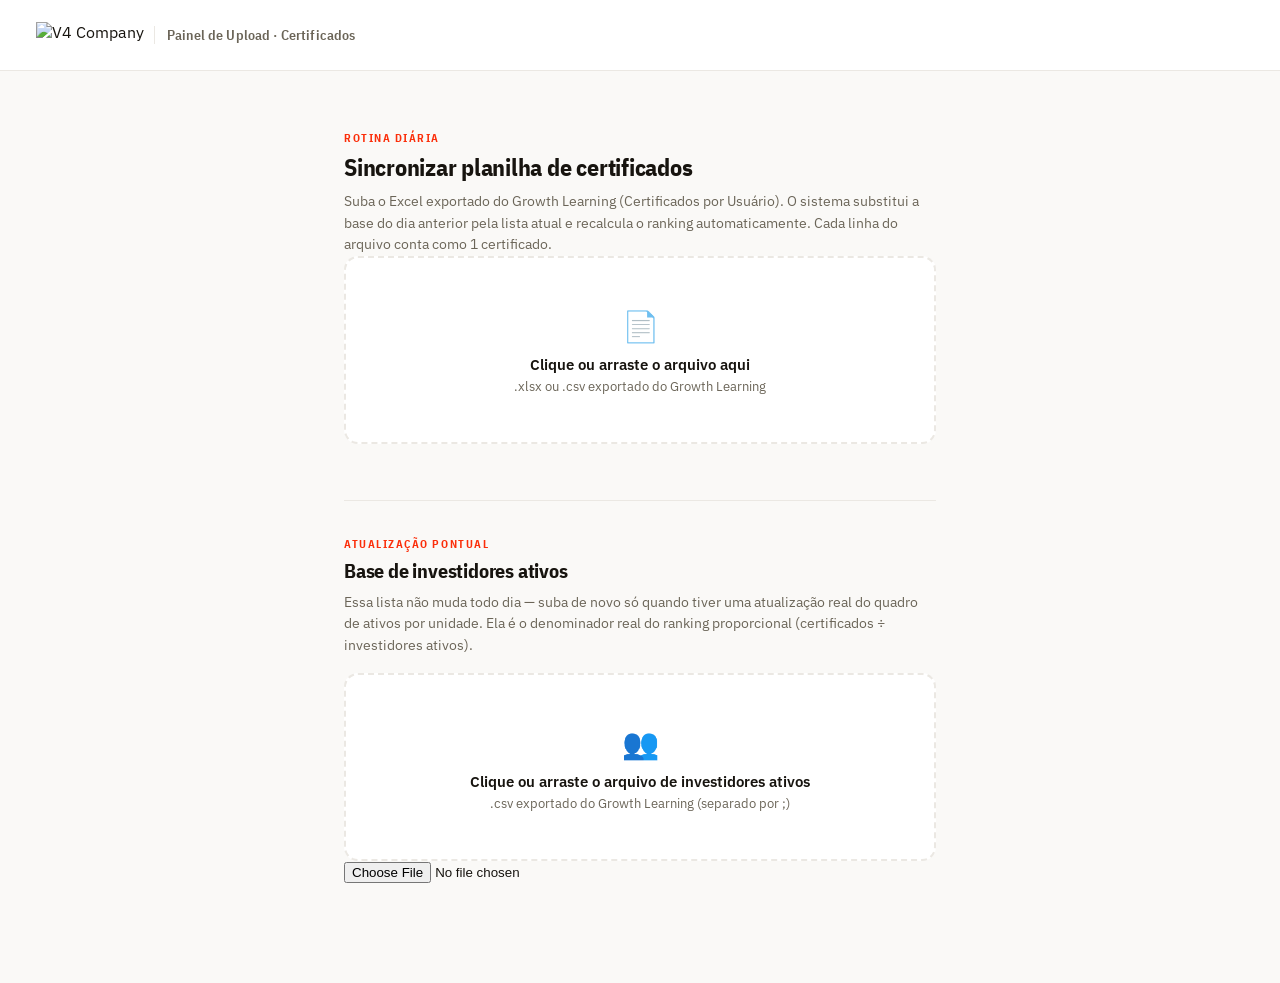
==== admin.html @ 68b1b304 "Update admin.html" ====
<!DOCTYPE html>
<html lang="pt-BR">
<head>
<meta charset="UTF-8" />
<meta name="viewport" content="width=device-width, initial-scale=1.0" />
<title>V4 · Painel de Upload — Certificados</title>
<meta name="robots" content="noindex, nofollow" />
<meta http-equiv="Cache-Control" content="no-cache, no-store, must-revalidate" />
<meta http-equiv="Pragma" content="no-cache" />
<link rel="stylesheet" href="style.css?v=7" />
<script src="https://cdn.jsdelivr.net/npm/@supabase/supabase-js@2"></script>
<script src="https://cdn.jsdelivr.net/npm/xlsx@0.18.5/dist/xlsx.full.min.js"></script>
<script src="config.js?v=7"></script>
<script src="common.js?v=7"></script>
<style>
  .admin-wrap { max-width: 640px; margin: 0 auto; padding: 60px 24px 100px; }
  .drop-zone {
    border: 2px dashed var(--line);
    border-radius: 14px;
    padding: 48px 24px;
    text-align: center;
    cursor: pointer;
    transition: border-color 0.15s, background 0.15s;
    background: var(--paper);
  }
  .drop-zone.hover, .drop-zone:hover { border-color: var(--red); background: var(--red-04); }
  .drop-zone .icon { font-size: 30px; margin-bottom: 10px; }
  .drop-zone .main-txt { font-weight: 600; font-size: 14.5px; }
  .drop-zone .sub-txt { font-size: 12.5px; color: var(--ink-soft); margin-top: 4px; }
  #fileInput { display: none; }
  .log-box {
    margin-top: 26px;
    background: var(--paper);
    border: 1px solid var(--line);
    border-radius: 10px;
    padding: 18px 20px;
    font-size: 13px;
    line-height: 1.7;
    display: none;
  }
  .log-box.show { display: block; }
  .log-line { display: flex; gap: 8px; align-items: baseline; }
  .log-line .dot { width: 6px; height: 6px; border-radius: 50%; background: var(--red); flex-shrink: 0; margin-top: 6px; }
  .progress-track { height: 6px; background: var(--line); border-radius: 100px; overflow: hidden; margin-top: 14px; display: none; }
  .progress-track.show { display: block; }
  .progress-bar { height: 100%; width: 0%; background: var(--red); transition: width 0.2s; }
  .result-card { margin-top: 22px; display: none; }
  .result-card.show { display: block; }
  .result-grid { display: grid; grid-template-columns: 1fr 1fr 1fr; gap: 1px; background: var(--line); border: 1px solid var(--line); border-radius: 10px; overflow: hidden; }
  .result-cell { background: var(--paper); padding: 16px; text-align: center; }
  .result-cell .n { font-family: 'IBM Plex Sans Condensed', sans-serif; font-weight: 700; font-size: 24px; color: var(--red); }
  .result-cell .l { font-size: 11.5px; color: var(--ink-soft); margin-top: 2px; }
  a.view-link { display: inline-block; margin-top: 20px; font-size: 13.5px; font-weight: 600; color: var(--red); text-decoration: none; }
  a.view-link:hover { text-decoration: underline; }
</style>
</head>
<body>
  <div class="topbar">
    <div class="brand">
      <img src="https://i.ibb.co/XxfLTD2L/logov4company.png" alt="V4 Company" class="brand-logo" />
      <div class="brand-name"><span>Painel de Upload · Certificados</span></div>
    </div>
  </div>

  <div class="admin-wrap">
    <div class="eyebrow">Rotina diária</div>
    <h2 style="font-size:24px; margin-top:6px;">Sincronizar planilha de certificados</h2>
    <p style="color:var(--ink-soft); font-size:13.5px; margin-top:8px; line-height:1.6;">
      Suba o Excel exportado do Growth Learning (Certificados por Usuário). O sistema substitui a base do dia
      anterior pela lista atual e recalcula o ranking automaticamente. Cada linha do arquivo conta como 1 certificado.
    </p>

    <div class="drop-zone" id="dropZone">
      <div class="icon">📄</div>
      <div class="main-txt">Clique ou arraste o arquivo aqui</div>
      <div class="sub-txt">.xlsx ou .csv exportado do Growth Learning</div>
    </div>
    <input type="file" id="fileInput" accept=".xlsx,.xls,.csv" />

    <div class="progress-track" id="progressTrack"><div class="progress-bar" id="progressBar"></div></div>

    <div class="log-box" id="logBox"></div>

    <div class="result-card" id="resultCard">
      <div class="result-grid">
        <div class="result-cell"><div class="n" id="rNew">–</div><div class="l">Total anterior</div></div>
        <div class="result-cell"><div class="n" id="rUpdated">–</div><div class="l">Variação</div></div>
        <div class="result-cell"><div class="n" id="rTotal">–</div><div class="l">Total agora</div></div>
      </div>
      <a class="view-link" href="index.html" target="_blank">Ver dashboard atualizado →</a>
    </div>

    <hr style="border:none; border-top:1px solid var(--line); margin:56px 0 36px;" />

    <div class="eyebrow">Atualização pontual</div>
    <h2 style="font-size:20px; margin-top:6px;">Base de investidores ativos</h2>
    <p style="color:var(--ink-soft); font-size:13.5px; margin-top:8px; line-height:1.6;">
      Essa lista não muda todo dia — suba de novo só quando tiver uma atualização real do quadro de ativos
      por unidade. Ela é o denominador real do ranking proporcional (certificados ÷ investidores ativos).
    </p>

    <div class="drop-zone" id="dropZoneAtivos" style="margin-top:16px;">
      <div class="icon">👥</div>
      <div class="main-txt">Clique ou arraste o arquivo de investidores ativos</div>
      <div class="sub-txt">.csv exportado do Growth Learning (separado por ;)</div>
    </div>
    <input type="file" id="fileInputAtivos" accept=".csv" />

    <div class="log-box" id="logBoxAtivos"></div>
  </div>

<script>
const dropZoneAtivos = document.getElementById('dropZoneAtivos');
const fileInputAtivos = document.getElementById('fileInputAtivos');
const logBoxAtivos = document.getElementById('logBoxAtivos');

dropZoneAtivos.addEventListener('click', () => fileInputAtivos.click());
dropZoneAtivos.addEventListener('dragover', (e) => { e.preventDefault(); dropZoneAtivos.classList.add('hover'); });
dropZoneAtivos.addEventListener('dragleave', () => dropZoneAtivos.classList.remove('hover'));
dropZoneAtivos.addEventListener('drop', (e) => {
  e.preventDefault();
  dropZoneAtivos.classList.remove('hover');
  if (e.dataTransfer.files.length) handleFileAtivos(e.dataTransfer.files[0]);
});
fileInputAtivos.addEventListener('change', (e) => {
  if (e.target.files.length) handleFileAtivos(e.target.files[0]);
});

function logAtivos(msg) {
  logBoxAtivos.classList.add('show');
  const line = document.createElement('div');
  line.className = 'log-line';
  line.innerHTML = `<span class="dot"></span><span>${msg}</span>`;
  logBoxAtivos.appendChild(line);
  logBoxAtivos.scrollTop = logBoxAtivos.scrollHeight;
}

async function handleFileAtivos(file) {
  logBoxAtivos.innerHTML = '';
  logAtivos(`Lendo <strong>${file.name}</strong>...`);

  const text = await file.text();
  const raw = parseSemicolonCSV(text);
  logAtivos(`Encontradas ${raw.length} linhas.`);

  const rowsRaw = raw.map(r => ({
    id_usuario: String(r.id).trim(),
    nome: r.name,
    email: r.email,
    cargo: r.cargo && r.cargo.trim() ? r.cargo.trim() : 'Não informado',
    filial: r.filial && r.filial.trim() ? r.filial.trim() : 'Matriz / Sem Unidade',
    ativo: String(r.active).toLowerCase() === 'true',
    atualizado_em: new Date().toISOString(),
  })).filter(r => r.id_usuario);

  const antesFiltroEmail = rowsRaw.length;
  const rowsEmailValido = rowsRaw.filter(r => r.email && r.email.toLowerCase().trim().endsWith('@v4company.com'));
  const excluidosEmail = antesFiltroEmail - rowsEmailValido.length;
  if (excluidosEmail > 0) {
    logAtivos(`⚠️ ${excluidosEmail} pessoa(s) excluída(s) por não ter e-mail @v4company.com.`);
  }

  // O Postgres não aceita duas linhas com o mesmo ID no mesmo upsert
  // ("ON CONFLICT DO UPDATE cannot affect row a second time") — dedupe
  // mantendo a última ocorrência de cada ID.
  const dedupMap = new Map();
  rowsEmailValido.forEach(r => dedupMap.set(r.id_usuario, r));
  const rows = Array.from(dedupMap.values());
  const duplicatas = rowsEmailValido.length - rows.length;
  if (duplicatas > 0) {
    logAtivos(`⚠️ ${duplicatas} linha(s) duplicada(s) no arquivo (mesmo ID repetido) — mantida a última ocorrência de cada uma.`);
  }

  logAtivos('Limpando base anterior...');
  await supa.from('investidores_ativos').delete().neq('id_usuario', '___none___');

  const BATCH = 500;
  for (let i = 0; i < rows.length; i += BATCH) {
    const batch = rows.slice(i, i + BATCH);
    const { error } = await supa.from('investidores_ativos').upsert(batch, { onConflict: 'id_usuario' });
    if (error) { logAtivos(`⚠️ Erro: ${error.message}`); console.error(error); return; }
    logAtivos(`${Math.min(i + BATCH, rows.length)}/${rows.length} sincronizados`);
  }

  const ativosCount = rows.filter(r => r.ativo).length;
  logAtivos(`✅ Base atualizada — ${fmtInt(rows.length)} pessoas, ${fmtInt(ativosCount)} ativas.`);
}
</script>

<script>
const supa = window.supabase.createClient(SUPABASE_URL, SUPABASE_KEY);

const dropZone = document.getElementById('dropZone');
const fileInput = document.getElementById('fileInput');
const logBox = document.getElementById('logBox');
const progressTrack = document.getElementById('progressTrack');
const progressBar = document.getElementById('progressBar');
const resultCard = document.getElementById('resultCard');

dropZone.addEventListener('click', () => fileInput.click());
dropZone.addEventListener('dragover', (e) => { e.preventDefault(); dropZone.classList.add('hover'); });
dropZone.addEventListener('dragleave', () => dropZone.classList.remove('hover'));
dropZone.addEventListener('drop', (e) => {
  e.preventDefault();
  dropZone.classList.remove('hover');
  if (e.dataTransfer.files.length) handleFile(e.dataTransfer.files[0]);
});
fileInput.addEventListener('change', (e) => {
  if (e.target.files.length) handleFile(e.target.files[0]);
});

function log(msg) {
  logBox.classList.add('show');
  const line = document.createElement('div');
  line.className = 'log-line';
  line.innerHTML = `<span class="dot"></span><span>${msg}</span>`;
  logBox.appendChild(line);
  logBox.scrollTop = logBox.scrollHeight;
}

function setProgress(pct) {
  progressTrack.classList.add('show');
  progressBar.style.width = pct + '%';
}

const COLMAP = {
  'ID do Usuário': 'id_usuario',
  'Nome': 'nome',
  'Email': 'email',
  'Tipo do certificado': 'tipo_certificado',
  'Nome do Conteúdo ou Missão': 'conteudo',
  'Data de Emissão do Certificado': 'data_emissao',
  'ID do Certificado': 'id_certificado',
  'Carga Horária do Conteúdo ou da Missão': 'carga_horaria',
  'CPF': 'cpf',
  'Cargo': 'cargo',
  'Data de admissão': 'data_admissao',
  'Filial': 'filial',
};

async function handleFile(file) {
  logBox.innerHTML = '';
  resultCard.classList.remove('show');
  log(`Lendo <strong>${file.name}</strong>...`);
  setProgress(8);

  const buf = await file.arrayBuffer();
  const wb = XLSX.read(buf, { type: 'array', cellDates: false });
  const sheet = wb.Sheets[wb.SheetNames[0]];
  const rawUntrimmed = XLSX.utils.sheet_to_json(sheet, { defval: null });

  // Normaliza espaços em branco nos nomes das colunas (algumas exportações
  // vêm com espaço extra no cabeçalho, o que quebraria o mapeamento abaixo)
  const raw = rawUntrimmed.map(r => {
    const clean = {};
    Object.keys(r).forEach(k => { clean[k.trim()] = r[k]; });
    return clean;
  });

  log(`Encontradas <strong>${raw.length}</strong> linhas. Mapeando colunas...`);
  if (raw.length > 0) {
    log(`Colunas detectadas: <span style="color:var(--ink-soft)">${Object.keys(raw[0]).join(', ')}</span>`);
  }
  setProgress(15);

  const rows = raw.map((r) => {
    const out = {};
    for (const [colName, field] of Object.entries(COLMAP)) {
      out[field] = r[colName] !== undefined ? r[colName] : null;
    }
    if (out.data_emissao) out.data_emissao = excelSerialToISODate(out.data_emissao) || out.data_emissao;
    if (out.data_admissao) out.data_admissao = excelSerialToISODate(out.data_admissao) || out.data_admissao;
    if (out.carga_horaria === '') out.carga_horaria = null;
    if (out.id_usuario !== null && out.id_usuario !== undefined) out.id_usuario = String(out.id_usuario).trim();
    if (!out.filial || !String(out.filial).trim()) out.filial = 'Matriz / Sem Unidade';
    if (!out.cargo || !String(out.cargo).trim()) out.cargo = 'Não informado';
    return out;
  }).filter(r => (r.nome && String(r.nome).trim()) || (r.email && String(r.email).trim()));

  const dropped = raw.length - rows.length;
  if (dropped > 0) {
    log(`⚠️ ${dropped} linha(s) ignorada(s) por não ter nome nem e-mail preenchido.`);
  }
  if (rows.length === 0) {
    log(`⚠️ Nenhuma linha válida encontrada. Confira se o arquivo é o export "Certificados por Usuário" do Growth Learning.`);
    return;
  }

  const { count: countBefore } = await supa.from('certificados').select('*', { count: 'exact', head: true });

  log('Limpando base do dia anterior...');
  const { error: delErr } = await supa.from('certificados').delete().gte('id', 0);
  if (delErr) { log(`⚠️ Erro ao limpar base anterior: ${delErr.message}`); return; }

  log('Enviando para o banco em lotes...');

  const BATCH = 400;
  let sent = 0;
  for (let i = 0; i < rows.length; i += BATCH) {
    const batch = rows.slice(i, i + BATCH);
    const { error } = await supa.from('certificados').insert(batch);
    if (error) {
      log(`⚠️ Erro no lote ${i / BATCH + 1}: ${error.message}`);
      console.error(error);
      return;
    }
    sent += batch.length;
    setProgress(20 + (sent / rows.length) * 50);
    log(`Lote ${Math.ceil((i + 1) / BATCH)} de ${Math.ceil(rows.length / BATCH)} sincronizado (${sent}/${rows.length})`);
  }

  log('Recalculando ranking do dia...');
  setProgress(80);

  let allRows, ativosRows;
  try {
    allRows = await fetchAllRows(() => supa.from('certificados').select('id_usuario,nome,email,filial,cargo'));
    ativosRows = await fetchAllRows(() => supa.from('investidores_ativos').select('id_usuario,nome,email,filial,cargo,ativo').eq('ativo', true));
  } catch (e) {
    log(`⚠️ Erro ao ler base para recalcular ranking: ${e.message}`);
    return;
  }
  const activeIndex = buildActiveLookup(ativosRows);

  const today = new Date().toISOString().slice(0, 10);
  await supa.from('snapshots_ranking').delete().eq('data_snapshot', today);

  const unidades = buildRankingUnidades(allRows, activeIndex);
  const investidores = buildRankingInvestidores(allRows, activeIndex);

  const snapshotRows = [];
  unidades.forEach((u, idx) => snapshotRows.push({
    data_snapshot: today, tipo: 'unidade', nome_entidade: u.nome,
    certificados_count: u.certificados, investidores_count: u.ativos,
    media_por_investidor: u.media, posicao: idx + 1,
  }));
  investidores.forEach((inv, idx) => snapshotRows.push({
    data_snapshot: today, tipo: 'investidor', nome_entidade: inv.nome,
    certificados_count: inv.certificados, investidores_count: null,
    media_por_investidor: null, posicao: idx + 1,
  }));

  for (let i = 0; i < snapshotRows.length; i += 500) {
    const batch = snapshotRows.slice(i, i + 500);
    const { error } = await supa.from('snapshots_ranking').insert(batch);
    if (error) { log(`⚠️ Erro ao gravar ranking: ${error.message}`); return; }
  }

  setProgress(100);
  log('✅ Sincronização concluída.');

  const totalDepois = allRows.length;
  const diff = totalDepois - (countBefore || 0);

  document.getElementById('rNew').textContent = fmtInt(countBefore || 0);
  document.getElementById('rUpdated').textContent = (diff >= 0 ? '+' : '') + fmtInt(diff);
  document.getElementById('rTotal').textContent = fmtInt(totalDepois);
  resultCard.classList.add('show');
}
</script>
</body>
</html>
---- style.css ----
@import url('https://fonts.googleapis.com/css2?family=IBM+Plex+Sans:wght@400;500;600;700&family=IBM+Plex+Sans+Condensed:wght@600;700&display=swap');

:root {
  --paper: #ffffff;
  --paper-soft: #faf9f7;
  --line: #ebe8e3;
  --ink: #17140f;
  --ink-soft: #6b6558;
  --red: #fb2e0a;
  --red-deep: #560303;
  --red-04: rgba(251, 46, 10, 0.04);
  --red-08: rgba(251, 46, 10, 0.08);
  --red-16: rgba(251, 46, 10, 0.16);
  --gold-tier: #fb2e0a;
  --silver-tier: #c74a34;
  --bronze-tier: #a8674f;
}

* { margin: 0; padding: 0; box-sizing: border-box; }

body {
  font-family: 'IBM Plex Sans', sans-serif;
  background: var(--paper-soft);
  color: var(--ink);
  min-height: 100vh;
}

.eyebrow {
  font-family: 'IBM Plex Sans Condensed', sans-serif;
  font-weight: 700;
  letter-spacing: 0.14em;
  text-transform: uppercase;
  font-size: 11px;
  color: var(--red);
}

h1, h2, h3 {
  font-family: 'IBM Plex Sans Condensed', sans-serif;
  font-weight: 700;
  letter-spacing: -0.01em;
}

/* Top bar */
.topbar {
  display: flex;
  align-items: center;
  justify-content: space-between;
  padding: 22px 36px;
  background: var(--paper);
  border-bottom: 1px solid var(--line);
  position: sticky;
  top: 0;
  z-index: 50;
}

.brand {
  display: flex;
  align-items: center;
  gap: 10px;
}

.brand-mark {
  width: 34px;
  height: 34px;
  border-radius: 8px;
  background: linear-gradient(135deg, var(--red) 0%, var(--red-deep) 100%);
  display: flex;
  align-items: center;
  justify-content: center;
  color: #fff;
  font-family: 'IBM Plex Sans Condensed', sans-serif;
  font-weight: 700;
  font-size: 17px;
}

.brand-logo {
  height: 26px;
  width: auto;
  display: block;
}

.brand-name {
  font-family: 'IBM Plex Sans Condensed', sans-serif;
  font-weight: 600;
  font-size: 14px;
  letter-spacing: 0.01em;
  color: var(--ink-soft);
  padding-left: 12px;
  border-left: 1px solid var(--line);
}

.brand-name span { color: var(--ink-soft); }

.updated-chip {
  font-size: 12px;
  color: var(--ink-soft);
  background: var(--red-04);
  border: 1px solid var(--red-16);
  padding: 6px 12px;
  border-radius: 100px;
}

/* Tabs */
.tabs {
  display: flex;
  gap: 4px;
  padding: 0 36px;
  background: var(--paper);
  border-bottom: 1px solid var(--line);
}

.tab-btn {
  font-family: 'IBM Plex Sans Condensed', sans-serif;
  font-weight: 600;
  font-size: 14.5px;
  letter-spacing: 0.01em;
  padding: 14px 6px;
  margin-right: 28px;
  background: none;
  border: none;
  border-bottom: 2px solid transparent;
  color: var(--ink-soft);
  cursor: pointer;
  transition: color 0.15s, border-color 0.15s;
}

.tab-btn.active {
  color: var(--ink);
  border-bottom-color: var(--red);
}

.tab-btn:hover { color: var(--ink); }

main {
  max-width: 1180px;
  margin: 0 auto;
  padding: 40px 36px 80px;
}

.tab-panel { display: none; }
.tab-panel.active { display: block; animation: fade-in 0.25s ease; }

@keyframes fade-in {
  from { opacity: 0; transform: translateY(6px); }
  to { opacity: 1; transform: translateY(0); }
}

/* Section intro */
.section-head { margin-bottom: 28px; }
.section-head h2 { font-size: 26px; margin-top: 6px; }
.section-head p { color: var(--ink-soft); font-size: 14px; margin-top: 6px; max-width: 560px; }

/* Stat strip */
.stat-strip {
  display: grid;
  grid-template-columns: repeat(3, 1fr);
  gap: 1px;
  background: var(--line);
  border: 1px solid var(--line);
  border-radius: 10px;
  overflow: hidden;
  margin-bottom: 40px;
}

.stat-cell {
  background: var(--paper);
  padding: 18px 22px;
}

.stat-cell .num {
  font-family: 'IBM Plex Sans Condensed', sans-serif;
  font-weight: 700;
  font-size: 28px;
  color: var(--ink);
}

.stat-cell .lbl {
  font-size: 12px;
  color: var(--ink-soft);
  margin-top: 2px;
}

/* Podium */
.podium {
  display: grid;
  grid-template-columns: 1fr 1.15fr 1fr;
  align-items: end;
  gap: 18px;
  margin-bottom: 44px;
}

.podium-slot {
  text-align: center;
  display: flex;
  flex-direction: column;
  align-items: center;
}

.podium-slot.rank-1 { order: 2; }
.podium-slot.rank-2 { order: 1; }
.podium-slot.rank-3 { order: 3; }

.seal {
  position: relative;
  display: flex;
  align-items: center;
  justify-content: center;
  filter: drop-shadow(0 6px 14px rgba(251,46,10,0.18));
}

.seal svg { display: block; }

.seal-num {
  position: absolute;
  font-family: 'IBM Plex Sans Condensed', sans-serif;
  font-weight: 700;
  color: #fff;
}

.podium-name {
  margin-top: 14px;
  font-family: 'IBM Plex Sans Condensed', sans-serif;
  font-weight: 700;
  font-size: 15px;
  line-height: 1.25;
  max-width: 190px;
}

.podium-metric {
  margin-top: 6px;
  font-family: 'IBM Plex Sans Condensed', sans-serif;
  font-weight: 700;
  font-size: 22px;
  color: var(--red);
}

.podium-sub {
  font-size: 11.5px;
  color: var(--ink-soft);
  margin-top: 2px;
}

.move-chip {
  margin-top: 8px;
  font-size: 11px;
  font-weight: 600;
  padding: 3px 9px;
  border-radius: 100px;
  display: inline-flex;
  align-items: center;
  gap: 3px;
}

.move-up { background: #eaf7ee; color: #1e8a4c; }
.move-down { background: #fdeeec; color: #c23c2a; }
.move-flat { background: var(--red-04); color: var(--ink-soft); }

/* Filters */
.filters {
  display: flex;
  gap: 10px;
  flex-wrap: wrap;
  margin-bottom: 20px;
}

.filters input, .filters select {
  font-family: 'IBM Plex Sans', sans-serif;
  font-size: 13.5px;
  padding: 10px 14px;
  border: 1px solid var(--line);
  border-radius: 8px;
  background: var(--paper);
  color: var(--ink);
  min-width: 170px;
}

.filters input:focus, .filters select:focus {
  outline: none;
  border-color: var(--red);
}

/* Ranking table */
.rank-table { border: 1px solid var(--line); border-radius: 12px; overflow: hidden; background: var(--paper); }

.rank-row {
  display: grid;
  grid-template-columns: 44px 1fr 110px 110px 90px;
  align-items: center;
  padding: 13px 18px;
  border-bottom: 1px solid var(--line);
  font-size: 13.5px;
}

.rank-row.head {
  background: var(--paper-soft);
  font-size: 11px;
  letter-spacing: 0.06em;
  text-transform: uppercase;
  color: var(--ink-soft);
  font-weight: 600;
}

.rank-row:last-child { border-bottom: none; }
.rank-row:not(.head):hover { background: var(--red-04); }

.rank-row.expandable { cursor: pointer; }
.rank-row.expandable .rank-metric { display: flex; align-items: center; justify-content: flex-end; gap: 5px; }
.expand-caret { font-size: 10px; color: var(--ink-soft); transition: transform 0.15s; }
.rank-row.expandable.open .expand-caret { transform: rotate(180deg); }
.rank-row.expandable.open { background: var(--red-04); }

.rank-detail {
  padding: 4px 18px 16px 62px;
  border-bottom: 1px solid var(--line);
  background: var(--paper-soft);
}
.rank-detail-chips { display: flex; flex-wrap: wrap; gap: 6px; }
.cert-chip {
  font-size: 12px;
  padding: 4px 10px;
  border-radius: 100px;
  background: var(--paper);
  border: 1px solid var(--line);
  color: var(--ink-soft);
}

.rank-pos {
  font-family: 'IBM Plex Sans Condensed', sans-serif;
  font-weight: 700;
  color: var(--ink-soft);
}

.rank-pos.top3 { color: var(--red); }

.rank-name { font-weight: 600; }
.rank-name .meta { display: block; font-weight: 400; color: var(--ink-soft); font-size: 12px; margin-top: 1px; }

.rank-metric { font-family: 'IBM Plex Sans Condensed', sans-serif; font-weight: 700; text-align: right; }

.empty-state {
  text-align: center;
  padding: 60px 20px;
  color: var(--ink-soft);
  font-size: 14px;
}

@media (max-width: 720px) {
  main { padding: 28px 18px 60px; }
  .topbar { padding: 16px 18px; }
  .tabs { padding: 0 18px; }
  .stat-strip { grid-template-columns: 1fr; }
  .podium { grid-template-columns: 1fr; gap: 28px; }
  .podium-slot.rank-1, .podium-slot.rank-2, .podium-slot.rank-3 { order: initial; }
  .rank-row { grid-template-columns: 32px 1fr 80px; }
  .rank-row .col-invest, .rank-row .col-media { display: none; }
}
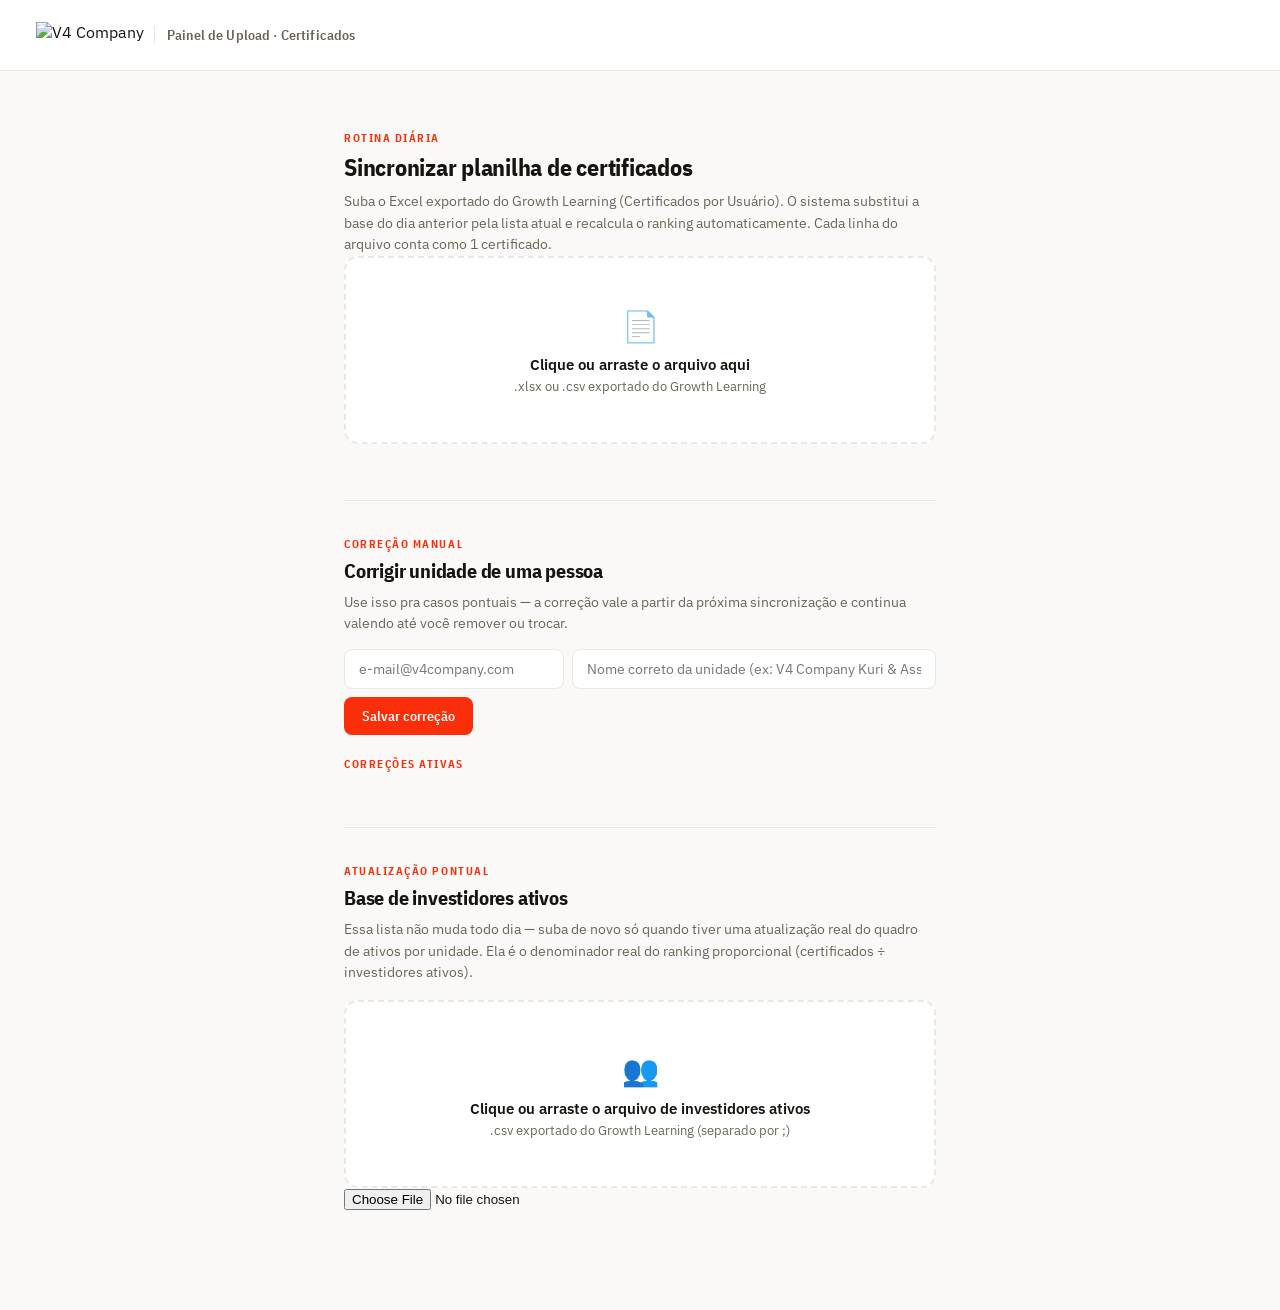
==== commit b56ad10e: "Update admin.html" ====
--- a/admin.html
+++ b/admin.html
@@ -7,11 +7,11 @@
 <meta name="robots" content="noindex, nofollow" />
 <meta http-equiv="Cache-Control" content="no-cache, no-store, must-revalidate" />
 <meta http-equiv="Pragma" content="no-cache" />
-<link rel="stylesheet" href="style.css?v=7" />
+<link rel="stylesheet" href="style.css?v=13" />
 <script src="https://cdn.jsdelivr.net/npm/@supabase/supabase-js@2"></script>
 <script src="https://cdn.jsdelivr.net/npm/xlsx@0.18.5/dist/xlsx.full.min.js"></script>
-<script src="config.js?v=7"></script>
-<script src="common.js?v=7"></script>
+<script src="config.js?v=13"></script>
+<script src="common.js?v=13"></script>
 <style>
   .admin-wrap { max-width: 640px; margin: 0 auto; padding: 60px 24px 100px; }
   .drop-zone {
@@ -52,6 +52,88 @@
   .result-cell .l { font-size: 11.5px; color: var(--ink-soft); margin-top: 2px; }
   a.view-link { display: inline-block; margin-top: 20px; font-size: 13.5px; font-weight: 600; color: var(--red); text-decoration: none; }
   a.view-link:hover { text-decoration: underline; }
+
+  .incong-box {
+    margin-top: 26px;
+    background: var(--paper);
+    border: 1px solid var(--line);
+    border-radius: 10px;
+    padding: 18px 20px;
+  }
+  .incong-row {
+    display: flex;
+    align-items: center;
+    justify-content: space-between;
+    gap: 10px;
+    padding: 10px 0;
+    border-top: 1px solid var(--line);
+    font-size: 13px;
+  }
+  .incong-row:first-child { border-top: none; }
+  .incong-info { flex: 1; }
+  .incong-info .n { font-weight: 600; }
+  .incong-info .d { color: var(--ink-soft); font-size: 12px; margin-top: 2px; }
+  .incong-info .d b { color: var(--ink); font-weight: 600; }
+  .incong-fix-btn {
+    font-size: 12px;
+    font-weight: 600;
+    padding: 6px 12px;
+    border-radius: 8px;
+    border: 1px solid var(--red);
+    background: var(--red-04);
+    color: var(--red);
+    cursor: pointer;
+    white-space: nowrap;
+  }
+  .incong-fix-btn:hover { background: var(--red); color: #fff; }
+
+  .override-form { display: flex; gap: 8px; flex-wrap: wrap; margin-top: 14px; }
+  .override-form input {
+    font-family: 'IBM Plex Sans', sans-serif;
+    font-size: 13.5px;
+    padding: 10px 14px;
+    border: 1px solid var(--line);
+    border-radius: 8px;
+    background: var(--paper);
+  }
+  .override-form input#overrideEmail { flex: 1; min-width: 220px; }
+  .override-form input#overrideFilial { flex: 2; min-width: 280px; }
+  .override-form button {
+    font-family: 'IBM Plex Sans Condensed', sans-serif;
+    font-weight: 600;
+    font-size: 13.5px;
+    padding: 10px 18px;
+    border-radius: 8px;
+    border: none;
+    background: var(--red);
+    color: #fff;
+    cursor: pointer;
+  }
+  .override-form button:hover { background: var(--red-deep); }
+
+  .override-item {
+    display: flex;
+    align-items: center;
+    justify-content: space-between;
+    gap: 10px;
+    padding: 10px 14px;
+    border: 1px solid var(--line);
+    border-radius: 8px;
+    margin-bottom: 8px;
+    font-size: 13px;
+    background: var(--paper);
+  }
+  .override-item .txt { color: var(--ink-soft); }
+  .override-item .txt b { color: var(--ink); }
+  .override-remove {
+    font-size: 12px;
+    color: var(--ink-soft);
+    background: none;
+    border: none;
+    cursor: pointer;
+    text-decoration: underline;
+  }
+  .override-remove:hover { color: var(--red); }
 </style>
 </head>
 <body>
@@ -88,6 +170,34 @@
         <div class="result-cell"><div class="n" id="rTotal">–</div><div class="l">Total agora</div></div>
       </div>
       <a class="view-link" href="index.html" target="_blank">Ver dashboard atualizado →</a>
+    </div>
+
+    <div id="incongruenciasBox" class="incong-box" style="display:none;">
+      <div class="eyebrow">Divergências encontradas</div>
+      <p style="color:var(--ink-soft); font-size:12.5px; margin:6px 0 14px;">
+        Essas pessoas têm uma unidade na base de ativos, mas os certificados delas apontam pra outra.
+        Se o certificado estiver certo, corrija abaixo — isso passa a valer sempre, até você mudar de novo.
+      </p>
+      <div id="incongruenciasList"></div>
+    </div>
+
+    <hr style="border:none; border-top:1px solid var(--line); margin:56px 0 36px;" />
+
+    <div class="eyebrow">Correção manual</div>
+    <h2 style="font-size:20px; margin-top:6px;">Corrigir unidade de uma pessoa</h2>
+    <p style="color:var(--ink-soft); font-size:13.5px; margin-top:8px; line-height:1.6;">
+      Use isso pra casos pontuais — a correção vale a partir da próxima sincronização e continua valendo até você remover ou trocar.
+    </p>
+    <div class="override-form">
+      <input type="email" id="overrideEmail" placeholder="e-mail@v4company.com" />
+      <input type="text" id="overrideFilial" placeholder="Nome correto da unidade (ex: V4 Company Kuri & Associados)" />
+      <button id="overrideSaveBtn">Salvar correção</button>
+    </div>
+    <div id="overrideMsg" style="font-size:12.5px; color:var(--ink-soft); margin-top:10px;"></div>
+
+    <div style="margin-top:22px;">
+      <div class="eyebrow">Correções ativas</div>
+      <div id="overridesList" style="margin-top:10px;"></div>
     </div>
 
     <hr style="border:none; border-top:1px solid var(--line); margin:56px 0 36px;" />
@@ -312,15 +422,21 @@
   log('Recalculando ranking do dia...');
   setProgress(80);
 
-  let allRows, ativosRows;
+  let allRows, ativosRows, overridesRows;
   try {
     allRows = await fetchAllRows(() => supa.from('certificados').select('id_usuario,nome,email,filial,cargo'));
     ativosRows = await fetchAllRows(() => supa.from('investidores_ativos').select('id_usuario,nome,email,filial,cargo,ativo').eq('ativo', true));
+    overridesRows = await fetchAllRows(() => supa.from('filial_overrides').select('email,filial'));
   } catch (e) {
     log(`⚠️ Erro ao ler base para recalcular ranking: ${e.message}`);
     return;
   }
-  const activeIndex = buildActiveLookup(ativosRows);
+  const activeIndex = buildActiveLookup(ativosRows, overridesRows);
+
+  const incongruencias = detectIncongruencias(allRows, activeIndex);
+  if (incongruencias.length > 0) {
+    log(`⚠️ ${incongruencias.length} pessoa(s) com unidade divergente entre a base de ativos e os certificados — veja a lista abaixo do resultado.`);
+  }
 
   const today = new Date().toISOString().slice(0, 10);
   await supa.from('snapshots_ranking').delete().eq('data_snapshot', today);
@@ -356,7 +472,87 @@
   document.getElementById('rUpdated').textContent = (diff >= 0 ? '+' : '') + fmtInt(diff);
   document.getElementById('rTotal').textContent = fmtInt(totalDepois);
   resultCard.classList.add('show');
-}
+
+  renderIncongruencias(incongruencias);
+}
+
+// ---------- Divergências entre ativos e certificados ----------
+function renderIncongruencias(list) {
+  const box = document.getElementById('incongruenciasBox');
+  const el = document.getElementById('incongruenciasList');
+  if (!list || list.length === 0) {
+    box.style.display = 'none';
+    return;
+  }
+  box.style.display = 'block';
+  el.innerHTML = list.map(p => `
+    <div class="incong-row">
+      <div class="incong-info">
+        <div class="n">${p.nome}</div>
+        <div class="d">${p.email} · ativos diz <b>${p.filialAtivos}</b>, certificado diz <b>${p.filialCertificado}</b></div>
+      </div>
+      <button class="incong-fix-btn" data-email="${p.email}" data-filial="${p.filialCertificado}">Usar unidade do certificado</button>
+    </div>
+  `).join('');
+
+  el.querySelectorAll('.incong-fix-btn').forEach(btn => {
+    btn.addEventListener('click', async () => {
+      btn.textContent = 'Salvando...';
+      btn.disabled = true;
+      await saveOverride(btn.dataset.email, btn.dataset.filial);
+      btn.textContent = '✓ Corrigido';
+    });
+  });
+}
+
+// ---------- Correções manuais (filial_overrides) ----------
+async function saveOverride(email, filial) {
+  email = (email || '').toLowerCase().trim();
+  filial = (filial || '').trim();
+  if (!email || !filial) return;
+  const { error } = await supa.from('filial_overrides').upsert(
+    { email, filial, atualizado_em: new Date().toISOString() },
+    { onConflict: 'email' }
+  );
+  if (error) {
+    document.getElementById('overrideMsg').textContent = `⚠️ Erro ao salvar: ${error.message}`;
+    return;
+  }
+  document.getElementById('overrideMsg').textContent = `✅ Correção salva para ${email}. Vale a partir da próxima sincronização.`;
+  loadOverridesList();
+}
+
+async function loadOverridesList() {
+  const el = document.getElementById('overridesList');
+  const { data, error } = await supa.from('filial_overrides').select('email,filial').order('email');
+  if (error) { el.innerHTML = ''; return; }
+  if (!data || data.length === 0) {
+    el.innerHTML = `<div style="color:var(--ink-soft); font-size:12.5px;">Nenhuma correção manual cadastrada ainda.</div>`;
+    return;
+  }
+  el.innerHTML = data.map(o => `
+    <div class="override-item">
+      <span class="txt"><b>${o.email}</b> → ${o.filial}</span>
+      <button class="override-remove" data-email="${o.email}">remover</button>
+    </div>
+  `).join('');
+  el.querySelectorAll('.override-remove').forEach(btn => {
+    btn.addEventListener('click', async () => {
+      await supa.from('filial_overrides').delete().eq('email', btn.dataset.email);
+      loadOverridesList();
+    });
+  });
+}
+
+document.getElementById('overrideSaveBtn').addEventListener('click', () => {
+  const email = document.getElementById('overrideEmail').value;
+  const filial = document.getElementById('overrideFilial').value;
+  saveOverride(email, filial);
+  document.getElementById('overrideEmail').value = '';
+  document.getElementById('overrideFilial').value = '';
+});
+
+loadOverridesList();
 </script>
 </body>
 </html>
--- a/style.css
+++ b/style.css
@@ -255,6 +255,33 @@
 .move-down { background: #fdeeec; color: #c23c2a; }
 .move-flat { background: var(--red-04); color: var(--ink-soft); }
 
+.tier-pills {
+  display: flex;
+  gap: 8px;
+  margin-bottom: 32px;
+}
+
+.tier-pill {
+  font-family: 'IBM Plex Sans Condensed', sans-serif;
+  font-weight: 600;
+  font-size: 13px;
+  padding: 9px 16px;
+  border-radius: 100px;
+  border: 1px solid var(--line);
+  background: var(--paper);
+  color: var(--ink-soft);
+  cursor: pointer;
+  transition: all 0.15s;
+}
+
+.tier-pill:hover { border-color: var(--red); color: var(--ink); }
+
+.tier-pill.active {
+  background: var(--red);
+  border-color: var(--red);
+  color: #fff;
+}
+
 /* Filters */
 .filters {
   display: flex;
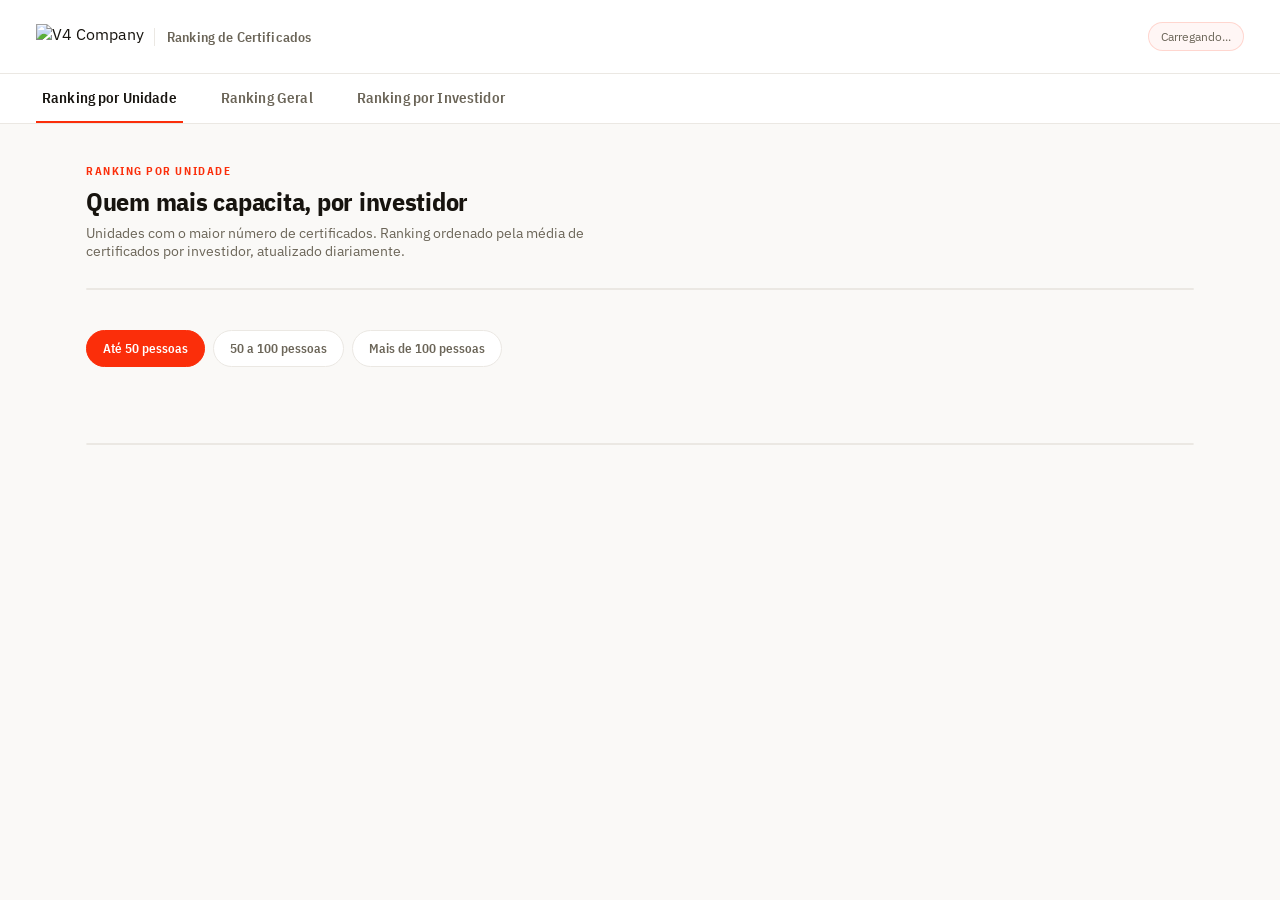
==== commit 3609865a: "Update admin.html" ====
--- a/admin.html
+++ b/admin.html
@@ -3,556 +3,358 @@
 <head>
 <meta charset="UTF-8" />
 <meta name="viewport" content="width=device-width, initial-scale=1.0" />
-<title>V4 · Painel de Upload — Certificados</title>
-<meta name="robots" content="noindex, nofollow" />
+<title>V4 · Ranking de Certificados</title>
 <meta http-equiv="Cache-Control" content="no-cache, no-store, must-revalidate" />
 <meta http-equiv="Pragma" content="no-cache" />
-<link rel="stylesheet" href="style.css?v=13" />
+<link rel="stylesheet" href="style.css?v=18" />
 <script src="https://cdn.jsdelivr.net/npm/@supabase/supabase-js@2"></script>
-<script src="https://cdn.jsdelivr.net/npm/xlsx@0.18.5/dist/xlsx.full.min.js"></script>
-<script src="config.js?v=13"></script>
-<script src="common.js?v=13"></script>
-<style>
-  .admin-wrap { max-width: 640px; margin: 0 auto; padding: 60px 24px 100px; }
-  .drop-zone {
-    border: 2px dashed var(--line);
-    border-radius: 14px;
-    padding: 48px 24px;
-    text-align: center;
-    cursor: pointer;
-    transition: border-color 0.15s, background 0.15s;
-    background: var(--paper);
-  }
-  .drop-zone.hover, .drop-zone:hover { border-color: var(--red); background: var(--red-04); }
-  .drop-zone .icon { font-size: 30px; margin-bottom: 10px; }
-  .drop-zone .main-txt { font-weight: 600; font-size: 14.5px; }
-  .drop-zone .sub-txt { font-size: 12.5px; color: var(--ink-soft); margin-top: 4px; }
-  #fileInput { display: none; }
-  .log-box {
-    margin-top: 26px;
-    background: var(--paper);
-    border: 1px solid var(--line);
-    border-radius: 10px;
-    padding: 18px 20px;
-    font-size: 13px;
-    line-height: 1.7;
-    display: none;
-  }
-  .log-box.show { display: block; }
-  .log-line { display: flex; gap: 8px; align-items: baseline; }
-  .log-line .dot { width: 6px; height: 6px; border-radius: 50%; background: var(--red); flex-shrink: 0; margin-top: 6px; }
-  .progress-track { height: 6px; background: var(--line); border-radius: 100px; overflow: hidden; margin-top: 14px; display: none; }
-  .progress-track.show { display: block; }
-  .progress-bar { height: 100%; width: 0%; background: var(--red); transition: width 0.2s; }
-  .result-card { margin-top: 22px; display: none; }
-  .result-card.show { display: block; }
-  .result-grid { display: grid; grid-template-columns: 1fr 1fr 1fr; gap: 1px; background: var(--line); border: 1px solid var(--line); border-radius: 10px; overflow: hidden; }
-  .result-cell { background: var(--paper); padding: 16px; text-align: center; }
-  .result-cell .n { font-family: 'IBM Plex Sans Condensed', sans-serif; font-weight: 700; font-size: 24px; color: var(--red); }
-  .result-cell .l { font-size: 11.5px; color: var(--ink-soft); margin-top: 2px; }
-  a.view-link { display: inline-block; margin-top: 20px; font-size: 13.5px; font-weight: 600; color: var(--red); text-decoration: none; }
-  a.view-link:hover { text-decoration: underline; }
-
-  .incong-box {
-    margin-top: 26px;
-    background: var(--paper);
-    border: 1px solid var(--line);
-    border-radius: 10px;
-    padding: 18px 20px;
-  }
-  .incong-row {
-    display: flex;
-    align-items: center;
-    justify-content: space-between;
-    gap: 10px;
-    padding: 10px 0;
-    border-top: 1px solid var(--line);
-    font-size: 13px;
-  }
-  .incong-row:first-child { border-top: none; }
-  .incong-info { flex: 1; }
-  .incong-info .n { font-weight: 600; }
-  .incong-info .d { color: var(--ink-soft); font-size: 12px; margin-top: 2px; }
-  .incong-info .d b { color: var(--ink); font-weight: 600; }
-  .incong-fix-btn {
-    font-size: 12px;
-    font-weight: 600;
-    padding: 6px 12px;
-    border-radius: 8px;
-    border: 1px solid var(--red);
-    background: var(--red-04);
-    color: var(--red);
-    cursor: pointer;
-    white-space: nowrap;
-  }
-  .incong-fix-btn:hover { background: var(--red); color: #fff; }
-
-  .override-form { display: flex; gap: 8px; flex-wrap: wrap; margin-top: 14px; }
-  .override-form input {
-    font-family: 'IBM Plex Sans', sans-serif;
-    font-size: 13.5px;
-    padding: 10px 14px;
-    border: 1px solid var(--line);
-    border-radius: 8px;
-    background: var(--paper);
-  }
-  .override-form input#overrideEmail { flex: 1; min-width: 220px; }
-  .override-form input#overrideFilial { flex: 2; min-width: 280px; }
-  .override-form button {
-    font-family: 'IBM Plex Sans Condensed', sans-serif;
-    font-weight: 600;
-    font-size: 13.5px;
-    padding: 10px 18px;
-    border-radius: 8px;
-    border: none;
-    background: var(--red);
-    color: #fff;
-    cursor: pointer;
-  }
-  .override-form button:hover { background: var(--red-deep); }
-
-  .override-item {
-    display: flex;
-    align-items: center;
-    justify-content: space-between;
-    gap: 10px;
-    padding: 10px 14px;
-    border: 1px solid var(--line);
-    border-radius: 8px;
-    margin-bottom: 8px;
-    font-size: 13px;
-    background: var(--paper);
-  }
-  .override-item .txt { color: var(--ink-soft); }
-  .override-item .txt b { color: var(--ink); }
-  .override-remove {
-    font-size: 12px;
-    color: var(--ink-soft);
-    background: none;
-    border: none;
-    cursor: pointer;
-    text-decoration: underline;
-  }
-  .override-remove:hover { color: var(--red); }
-</style>
+<script src="config.js?v=18"></script>
+<script src="common.js?v=18"></script>
 </head>
 <body>
   <div class="topbar">
     <div class="brand">
       <img src="https://i.ibb.co/XxfLTD2L/logov4company.png" alt="V4 Company" class="brand-logo" />
-      <div class="brand-name"><span>Painel de Upload · Certificados</span></div>
+      <div class="brand-name"><span>Ranking de Certificados</span></div>
     </div>
+    <div class="updated-chip" id="updatedChip">Carregando...</div>
   </div>
 
-  <div class="admin-wrap">
-    <div class="eyebrow">Rotina diária</div>
-    <h2 style="font-size:24px; margin-top:6px;">Sincronizar planilha de certificados</h2>
-    <p style="color:var(--ink-soft); font-size:13.5px; margin-top:8px; line-height:1.6;">
-      Suba o Excel exportado do Growth Learning (Certificados por Usuário). O sistema substitui a base do dia
-      anterior pela lista atual e recalcula o ranking automaticamente. Cada linha do arquivo conta como 1 certificado.
-    </p>
-
-    <div class="drop-zone" id="dropZone">
-      <div class="icon">📄</div>
-      <div class="main-txt">Clique ou arraste o arquivo aqui</div>
-      <div class="sub-txt">.xlsx ou .csv exportado do Growth Learning</div>
-    </div>
-    <input type="file" id="fileInput" accept=".xlsx,.xls,.csv" />
-
-    <div class="progress-track" id="progressTrack"><div class="progress-bar" id="progressBar"></div></div>
-
-    <div class="log-box" id="logBox"></div>
-
-    <div class="result-card" id="resultCard">
-      <div class="result-grid">
-        <div class="result-cell"><div class="n" id="rNew">–</div><div class="l">Total anterior</div></div>
-        <div class="result-cell"><div class="n" id="rUpdated">–</div><div class="l">Variação</div></div>
-        <div class="result-cell"><div class="n" id="rTotal">–</div><div class="l">Total agora</div></div>
-      </div>
-      <a class="view-link" href="index.html" target="_blank">Ver dashboard atualizado →</a>
-    </div>
-
-    <div id="incongruenciasBox" class="incong-box" style="display:none;">
-      <div class="eyebrow">Divergências encontradas</div>
-      <p style="color:var(--ink-soft); font-size:12.5px; margin:6px 0 14px;">
-        Essas pessoas têm uma unidade na base de ativos, mas os certificados delas apontam pra outra.
-        Se o certificado estiver certo, corrija abaixo — isso passa a valer sempre, até você mudar de novo.
-      </p>
-      <div id="incongruenciasList"></div>
-    </div>
-
-    <hr style="border:none; border-top:1px solid var(--line); margin:56px 0 36px;" />
-
-    <div class="eyebrow">Correção manual</div>
-    <h2 style="font-size:20px; margin-top:6px;">Corrigir unidade de uma pessoa</h2>
-    <p style="color:var(--ink-soft); font-size:13.5px; margin-top:8px; line-height:1.6;">
-      Use isso pra casos pontuais — a correção vale a partir da próxima sincronização e continua valendo até você remover ou trocar.
-    </p>
-    <div class="override-form">
-      <input type="email" id="overrideEmail" placeholder="e-mail@v4company.com" />
-      <input type="text" id="overrideFilial" placeholder="Nome correto da unidade (ex: V4 Company Kuri & Associados)" />
-      <button id="overrideSaveBtn">Salvar correção</button>
-    </div>
-    <div id="overrideMsg" style="font-size:12.5px; color:var(--ink-soft); margin-top:10px;"></div>
-
-    <div style="margin-top:22px;">
-      <div class="eyebrow">Correções ativas</div>
-      <div id="overridesList" style="margin-top:10px;"></div>
-    </div>
-
-    <hr style="border:none; border-top:1px solid var(--line); margin:56px 0 36px;" />
-
-    <div class="eyebrow">Atualização pontual</div>
-    <h2 style="font-size:20px; margin-top:6px;">Base de investidores ativos</h2>
-    <p style="color:var(--ink-soft); font-size:13.5px; margin-top:8px; line-height:1.6;">
-      Essa lista não muda todo dia — suba de novo só quando tiver uma atualização real do quadro de ativos
-      por unidade. Ela é o denominador real do ranking proporcional (certificados ÷ investidores ativos).
-    </p>
-
-    <div class="drop-zone" id="dropZoneAtivos" style="margin-top:16px;">
-      <div class="icon">👥</div>
-      <div class="main-txt">Clique ou arraste o arquivo de investidores ativos</div>
-      <div class="sub-txt">.csv exportado do Growth Learning (separado por ;)</div>
-    </div>
-    <input type="file" id="fileInputAtivos" accept=".csv" />
-
-    <div class="log-box" id="logBoxAtivos"></div>
+  <div class="tabs">
+    <button class="tab-btn active" data-tab="unidades">Ranking por Unidade</button>
+    <button class="tab-btn" data-tab="geral">Ranking Geral</button>
+    <button class="tab-btn" data-tab="investidores">Ranking por Investidor</button>
   </div>
 
-<script>
-const dropZoneAtivos = document.getElementById('dropZoneAtivos');
-const fileInputAtivos = document.getElementById('fileInputAtivos');
-const logBoxAtivos = document.getElementById('logBoxAtivos');
-
-dropZoneAtivos.addEventListener('click', () => fileInputAtivos.click());
-dropZoneAtivos.addEventListener('dragover', (e) => { e.preventDefault(); dropZoneAtivos.classList.add('hover'); });
-dropZoneAtivos.addEventListener('dragleave', () => dropZoneAtivos.classList.remove('hover'));
-dropZoneAtivos.addEventListener('drop', (e) => {
-  e.preventDefault();
-  dropZoneAtivos.classList.remove('hover');
-  if (e.dataTransfer.files.length) handleFileAtivos(e.dataTransfer.files[0]);
-});
-fileInputAtivos.addEventListener('change', (e) => {
-  if (e.target.files.length) handleFileAtivos(e.target.files[0]);
-});
-
-function logAtivos(msg) {
-  logBoxAtivos.classList.add('show');
-  const line = document.createElement('div');
-  line.className = 'log-line';
-  line.innerHTML = `<span class="dot"></span><span>${msg}</span>`;
-  logBoxAtivos.appendChild(line);
-  logBoxAtivos.scrollTop = logBoxAtivos.scrollHeight;
-}
-
-async function handleFileAtivos(file) {
-  logBoxAtivos.innerHTML = '';
-  logAtivos(`Lendo <strong>${file.name}</strong>...`);
-
-  const text = await file.text();
-  const raw = parseSemicolonCSV(text);
-  logAtivos(`Encontradas ${raw.length} linhas.`);
-
-  const rowsRaw = raw.map(r => ({
-    id_usuario: String(r.id).trim(),
-    nome: r.name,
-    email: r.email,
-    cargo: r.cargo && r.cargo.trim() ? r.cargo.trim() : 'Não informado',
-    filial: r.filial && r.filial.trim() ? r.filial.trim() : 'Matriz / Sem Unidade',
-    ativo: String(r.active).toLowerCase() === 'true',
-    atualizado_em: new Date().toISOString(),
-  })).filter(r => r.id_usuario);
-
-  const antesFiltroEmail = rowsRaw.length;
-  const rowsEmailValido = rowsRaw.filter(r => r.email && r.email.toLowerCase().trim().endsWith('@v4company.com'));
-  const excluidosEmail = antesFiltroEmail - rowsEmailValido.length;
-  if (excluidosEmail > 0) {
-    logAtivos(`⚠️ ${excluidosEmail} pessoa(s) excluída(s) por não ter e-mail @v4company.com.`);
-  }
-
-  // O Postgres não aceita duas linhas com o mesmo ID no mesmo upsert
-  // ("ON CONFLICT DO UPDATE cannot affect row a second time") — dedupe
-  // mantendo a última ocorrência de cada ID.
-  const dedupMap = new Map();
-  rowsEmailValido.forEach(r => dedupMap.set(r.id_usuario, r));
-  const rows = Array.from(dedupMap.values());
-  const duplicatas = rowsEmailValido.length - rows.length;
-  if (duplicatas > 0) {
-    logAtivos(`⚠️ ${duplicatas} linha(s) duplicada(s) no arquivo (mesmo ID repetido) — mantida a última ocorrência de cada uma.`);
-  }
-
-  logAtivos('Limpando base anterior...');
-  await supa.from('investidores_ativos').delete().neq('id_usuario', '___none___');
-
-  const BATCH = 500;
-  for (let i = 0; i < rows.length; i += BATCH) {
-    const batch = rows.slice(i, i + BATCH);
-    const { error } = await supa.from('investidores_ativos').upsert(batch, { onConflict: 'id_usuario' });
-    if (error) { logAtivos(`⚠️ Erro: ${error.message}`); console.error(error); return; }
-    logAtivos(`${Math.min(i + BATCH, rows.length)}/${rows.length} sincronizados`);
-  }
-
-  const ativosCount = rows.filter(r => r.ativo).length;
-  logAtivos(`✅ Base atualizada — ${fmtInt(rows.length)} pessoas, ${fmtInt(ativosCount)} ativas.`);
-}
-</script>
+  <main>
+    <!-- ABA 1 — UNIDADES -->
+    <section class="tab-panel active" id="panel-unidades">
+      <div class="section-head">
+        <div class="eyebrow">Ranking por Unidade</div>
+        <h2>Quem mais capacita, por investidor</h2>
+        <p>Unidades com o maior número de certificados. Ranking ordenado pela média de certificados por investidor, atualizado diariamente.</p>
+      </div>
+
+      <div class="stat-strip" id="statsUnidades"></div>
+
+      <div class="tier-pills" id="tierPills">
+        <button class="tier-pill active" data-tier="pequena">Até 50 pessoas</button>
+        <button class="tier-pill" data-tier="media">50 a 100 pessoas</button>
+        <button class="tier-pill" data-tier="grande">Mais de 100 pessoas</button>
+      </div>
+
+      <div class="podium" id="podiumUnidades"></div>
+      <div class="rank-table" id="tableUnidades"></div>
+    </section>
+
+    <!-- ABA 2 — RANKING GERAL (todas as unidades juntas) -->
+    <section class="tab-panel" id="panel-geral">
+      <div class="section-head">
+        <div class="eyebrow">Todas as unidades</div>
+        <h2>Ranking Geral</h2>
+        <p>Todas as unidades juntas, sem separar por porte — útil pra visão consolidada, mas lembra que unidades muito diferentes em tamanho estão competindo lado a lado aqui.</p>
+      </div>
+
+      <div class="stat-strip" id="statsGeral"></div>
+      <div class="podium" id="podiumGeral"></div>
+      <div class="rank-table" id="tableGeral"></div>
+    </section>
+
+    <!-- ABA 2 — INVESTIDORES -->
+    <section class="tab-panel" id="panel-investidores">
+      <div class="section-head">
+        <div class="eyebrow">Ranking dos Investidores</div>
+        <h2>Quem mais se certificou</h2>
+        <p>Ranking individual de certificados emitidos. Use os filtros para olhar uma unidade, cargo ou pessoa específica.</p>
+      </div>
+
+      <div class="stat-strip" id="statsInvestidores"></div>
+      <div class="podium" id="podiumInvestidores"></div>
+
+      <div class="filters">
+        <input type="text" id="searchInvestidor" placeholder="Buscar investidor..." />
+        <select id="filterUnidade"><option value="">Todas as unidades</option></select>
+        <select id="filterCargo"><option value="">Todos os cargos</option></select>
+      </div>
+
+      <div class="rank-table" id="tableInvestidores"></div>
+    </section>
+  </main>
 
 <script>
 const supa = window.supabase.createClient(SUPABASE_URL, SUPABASE_KEY);
 
-const dropZone = document.getElementById('dropZone');
-const fileInput = document.getElementById('fileInput');
-const logBox = document.getElementById('logBox');
-const progressTrack = document.getElementById('progressTrack');
-const progressBar = document.getElementById('progressBar');
-const resultCard = document.getElementById('resultCard');
-
-dropZone.addEventListener('click', () => fileInput.click());
-dropZone.addEventListener('dragover', (e) => { e.preventDefault(); dropZone.classList.add('hover'); });
-dropZone.addEventListener('dragleave', () => dropZone.classList.remove('hover'));
-dropZone.addEventListener('drop', (e) => {
-  e.preventDefault();
-  dropZone.classList.remove('hover');
-  if (e.dataTransfer.files.length) handleFile(e.dataTransfer.files[0]);
+let allCertRows = [];
+let prevSnapshot = { unidade: new Map(), investidor: new Map() };
+let unidadesRanking = [];
+let investidoresRanking = [];
+
+// ---------- Tabs ----------
+document.querySelectorAll('.tab-btn').forEach(btn => {
+  btn.addEventListener('click', () => {
+    document.querySelectorAll('.tab-btn').forEach(b => b.classList.remove('active'));
+    document.querySelectorAll('.tab-panel').forEach(p => p.classList.remove('active'));
+    btn.classList.add('active');
+    document.getElementById('panel-' + btn.dataset.tab).classList.add('active');
+  });
 });
-fileInput.addEventListener('change', (e) => {
-  if (e.target.files.length) handleFile(e.target.files[0]);
+
+// ---------- Tier pills (Aba 1) ----------
+let selectedTier = 'pequena';
+document.querySelectorAll('.tier-pill').forEach(btn => {
+  btn.addEventListener('click', () => {
+    document.querySelectorAll('.tier-pill').forEach(b => b.classList.remove('active'));
+    btn.classList.add('active');
+    selectedTier = btn.dataset.tier;
+    renderUnidades();
+  });
 });
 
-function log(msg) {
-  logBox.classList.add('show');
-  const line = document.createElement('div');
-  line.className = 'log-line';
-  line.innerHTML = `<span class="dot"></span><span>${msg}</span>`;
-  logBox.appendChild(line);
-  logBox.scrollTop = logBox.scrollHeight;
-}
-
-function setProgress(pct) {
-  progressTrack.classList.add('show');
-  progressBar.style.width = pct + '%';
-}
-
-const COLMAP = {
-  'ID do Usuário': 'id_usuario',
-  'Nome': 'nome',
-  'Email': 'email',
-  'Tipo do certificado': 'tipo_certificado',
-  'Nome do Conteúdo ou Missão': 'conteudo',
-  'Data de Emissão do Certificado': 'data_emissao',
-  'ID do Certificado': 'id_certificado',
-  'Carga Horária do Conteúdo ou da Missão': 'carga_horaria',
-  'CPF': 'cpf',
-  'Cargo': 'cargo',
-  'Data de admissão': 'data_admissao',
-  'Filial': 'filial',
-};
-
-async function handleFile(file) {
-  logBox.innerHTML = '';
-  resultCard.classList.remove('show');
-  log(`Lendo <strong>${file.name}</strong>...`);
-  setProgress(8);
-
-  const buf = await file.arrayBuffer();
-  const wb = XLSX.read(buf, { type: 'array', cellDates: false });
-  const sheet = wb.Sheets[wb.SheetNames[0]];
-  const rawUntrimmed = XLSX.utils.sheet_to_json(sheet, { defval: null });
-
-  // Normaliza espaços em branco nos nomes das colunas (algumas exportações
-  // vêm com espaço extra no cabeçalho, o que quebraria o mapeamento abaixo)
-  const raw = rawUntrimmed.map(r => {
-    const clean = {};
-    Object.keys(r).forEach(k => { clean[k.trim()] = r[k]; });
-    return clean;
-  });
-
-  log(`Encontradas <strong>${raw.length}</strong> linhas. Mapeando colunas...`);
-  if (raw.length > 0) {
-    log(`Colunas detectadas: <span style="color:var(--ink-soft)">${Object.keys(raw[0]).join(', ')}</span>`);
-  }
-  setProgress(15);
-
-  const rows = raw.map((r) => {
-    const out = {};
-    for (const [colName, field] of Object.entries(COLMAP)) {
-      out[field] = r[colName] !== undefined ? r[colName] : null;
-    }
-    if (out.data_emissao) out.data_emissao = excelSerialToISODate(out.data_emissao) || out.data_emissao;
-    if (out.data_admissao) out.data_admissao = excelSerialToISODate(out.data_admissao) || out.data_admissao;
-    if (out.carga_horaria === '') out.carga_horaria = null;
-    if (out.id_usuario !== null && out.id_usuario !== undefined) out.id_usuario = String(out.id_usuario).trim();
-    if (!out.filial || !String(out.filial).trim()) out.filial = 'Matriz / Sem Unidade';
-    if (!out.cargo || !String(out.cargo).trim()) out.cargo = 'Não informado';
-    return out;
-  }).filter(r => (r.nome && String(r.nome).trim()) || (r.email && String(r.email).trim()));
-
-  const dropped = raw.length - rows.length;
-  if (dropped > 0) {
-    log(`⚠️ ${dropped} linha(s) ignorada(s) por não ter nome nem e-mail preenchido.`);
-  }
-  if (rows.length === 0) {
-    log(`⚠️ Nenhuma linha válida encontrada. Confira se o arquivo é o export "Certificados por Usuário" do Growth Learning.`);
+// ---------- Movement chip ----------
+function moveChip(entityName, tipo, currentPos) {
+  const prevMap = prevSnapshot[tipo];
+  if (!prevMap.has(entityName)) return `<span class="move-chip move-flat">novo</span>`;
+  const prevPos = prevMap.get(entityName);
+  const diff = prevPos - currentPos;
+  if (diff > 0) return `<span class="move-chip move-up">▲ subiu ${diff}</span>`;
+  if (diff < 0) return `<span class="move-chip move-down">▼ caiu ${Math.abs(diff)}</span>`;
+  return `<span class="move-chip move-flat">estável</span>`;
+}
+
+// ---------- Podium render ----------
+function renderPodium(containerId, top3, tipo, metricFn, subFn) {
+  const el = document.getElementById(containerId);
+  if (top3.length === 0) { el.innerHTML = ''; return; }
+  const sizes = { 1: 108, 2: 84, 3: 84 };
+  el.innerHTML = top3.map((item, idx) => {
+    const rank = idx + 1;
+    const size = sizes[rank];
+    return `
+      <div class="podium-slot rank-${rank}">
+        <div class="seal" style="width:${size}px;height:${size}px;">
+          ${sealSVG(rank, size, containerId)}
+          <div class="seal-num" style="font-size:${size * 0.32}px;">${rank}</div>
+        </div>
+        <div class="podium-name">${item.nome}</div>
+        <div class="podium-metric">${metricFn(item)}</div>
+        <div class="podium-sub">${subFn(item)}</div>
+        ${moveChip(item.nome, tipo, rank)}
+      </div>
+    `;
+  }).join('');
+}
+
+// ---------- Table render ----------
+function renderTable(containerId, list, tipo, opts) {
+  const el = document.getElementById(containerId);
+  if (list.length === 0) {
+    el.innerHTML = `<div class="empty-state">Nenhum resultado encontrado com esses filtros.</div>`;
     return;
   }
-
-  const { count: countBefore } = await supa.from('certificados').select('*', { count: 'exact', head: true });
-
-  log('Limpando base do dia anterior...');
-  const { error: delErr } = await supa.from('certificados').delete().gte('id', 0);
-  if (delErr) { log(`⚠️ Erro ao limpar base anterior: ${delErr.message}`); return; }
-
-  log('Enviando para o banco em lotes...');
-
-  const BATCH = 400;
-  let sent = 0;
-  for (let i = 0; i < rows.length; i += BATCH) {
-    const batch = rows.slice(i, i + BATCH);
-    const { error } = await supa.from('certificados').insert(batch);
-    if (error) {
-      log(`⚠️ Erro no lote ${i / BATCH + 1}: ${error.message}`);
-      console.error(error);
-      return;
-    }
-    sent += batch.length;
-    setProgress(20 + (sent / rows.length) * 50);
-    log(`Lote ${Math.ceil((i + 1) / BATCH)} de ${Math.ceil(rows.length / BATCH)} sincronizado (${sent}/${rows.length})`);
-  }
-
-  log('Recalculando ranking do dia...');
-  setProgress(80);
-
-  let allRows, ativosRows, overridesRows;
+  const head = `
+    <div class="rank-row head">
+      <span>#</span>
+      <span>${opts.nameLabel}</span>
+      <span class="col-invest">${opts.col2Label || ''}</span>
+      <span class="col-media">${opts.col3Label || ''}</span>
+      <span>${opts.metricLabel}</span>
+    </div>`;
+  const rows = list.map((item, idx) => {
+    const pos = idx + 1;
+    const expandItems = item[opts.expandField || 'certificadosNomes'];
+    const expandable = opts.expandable && expandItems && expandItems.length > 0;
+    const rowAttrs = expandable ? `class="rank-row expandable" data-idx="${idx}"` : `class="rank-row"`;
+    const detail = expandable ? `
+      <div class="rank-detail" id="${containerId}-detail-${idx}" style="display:none;">
+        <div class="rank-detail-chips">
+          ${expandItems.map(n => `<span class="cert-chip">${n}</span>`).join('')}
+        </div>
+      </div>` : '';
+    return `
+      <div ${rowAttrs}>
+        <span class="rank-pos ${pos <= 3 ? 'top3' : ''}">${pos}</span>
+        <span class="rank-name">${item.nome}${opts.metaFn ? `<span class="meta">${opts.metaFn(item)}</span>` : ''}</span>
+        <span class="col-invest">${opts.col2Fn ? opts.col2Fn(item) : ''}</span>
+        <span class="col-media">${opts.col3Fn ? opts.col3Fn(item) : ''}</span>
+        <span class="rank-metric">${opts.metricFn(item)}${expandable ? '<span class="expand-caret">▾</span>' : ''}</span>
+      </div>
+      ${detail}`;
+  }).join('');
+  el.innerHTML = head + rows;
+
+  if (opts.expandable) {
+    el.querySelectorAll('.rank-row.expandable').forEach(row => {
+      row.addEventListener('click', () => {
+        const idx = row.dataset.idx;
+        const detail = document.getElementById(`${containerId}-detail-${idx}`);
+        if (!detail) return;
+        const isOpen = detail.style.display !== 'none';
+        detail.style.display = isOpen ? 'none' : 'block';
+        row.classList.toggle('open', !isOpen);
+      });
+    });
+  }
+}
+
+// ---------- Load & compute ----------
+async function loadData() {
+  let rows, ativosRows, overridesRows;
   try {
-    allRows = await fetchAllRows(() => supa.from('certificados').select('id_usuario,nome,email,filial,cargo'));
+    rows = await fetchAllRows(() => supa.from('certificados').select('id_usuario,nome,email,filial,cargo,conteudo,data_emissao'));
     ativosRows = await fetchAllRows(() => supa.from('investidores_ativos').select('id_usuario,nome,email,filial,cargo,ativo').eq('ativo', true));
     overridesRows = await fetchAllRows(() => supa.from('filial_overrides').select('email,filial'));
   } catch (e) {
-    log(`⚠️ Erro ao ler base para recalcular ranking: ${e.message}`);
+    document.getElementById('updatedChip').textContent = 'Erro ao carregar dados';
+    console.error(e);
     return;
   }
+  allCertRows = rows;
+
   const activeIndex = buildActiveLookup(ativosRows, overridesRows);
 
-  const incongruencias = detectIncongruencias(allRows, activeIndex);
-  if (incongruencias.length > 0) {
-    log(`⚠️ ${incongruencias.length} pessoa(s) com unidade divergente entre a base de ativos e os certificados — veja a lista abaixo do resultado.`);
-  }
-
+  // último snapshot anterior a hoje, pra calcular variação
   const today = new Date().toISOString().slice(0, 10);
-  await supa.from('snapshots_ranking').delete().eq('data_snapshot', today);
-
-  const unidades = buildRankingUnidades(allRows, activeIndex);
-  const investidores = buildRankingInvestidores(allRows, activeIndex);
-
-  const snapshotRows = [];
-  unidades.forEach((u, idx) => snapshotRows.push({
-    data_snapshot: today, tipo: 'unidade', nome_entidade: u.nome,
-    certificados_count: u.certificados, investidores_count: u.ativos,
-    media_por_investidor: u.media, posicao: idx + 1,
-  }));
-  investidores.forEach((inv, idx) => snapshotRows.push({
-    data_snapshot: today, tipo: 'investidor', nome_entidade: inv.nome,
-    certificados_count: inv.certificados, investidores_count: null,
-    media_por_investidor: null, posicao: idx + 1,
-  }));
-
-  for (let i = 0; i < snapshotRows.length; i += 500) {
-    const batch = snapshotRows.slice(i, i + 500);
-    const { error } = await supa.from('snapshots_ranking').insert(batch);
-    if (error) { log(`⚠️ Erro ao gravar ranking: ${error.message}`); return; }
-  }
-
-  setProgress(100);
-  log('✅ Sincronização concluída.');
-
-  const totalDepois = allRows.length;
-  const diff = totalDepois - (countBefore || 0);
-
-  document.getElementById('rNew').textContent = fmtInt(countBefore || 0);
-  document.getElementById('rUpdated').textContent = (diff >= 0 ? '+' : '') + fmtInt(diff);
-  document.getElementById('rTotal').textContent = fmtInt(totalDepois);
-  resultCard.classList.add('show');
-
-  renderIncongruencias(incongruencias);
-}
-
-// ---------- Divergências entre ativos e certificados ----------
-function renderIncongruencias(list) {
-  const box = document.getElementById('incongruenciasBox');
-  const el = document.getElementById('incongruenciasList');
-  if (!list || list.length === 0) {
-    box.style.display = 'none';
-    return;
-  }
-  box.style.display = 'block';
-  el.innerHTML = list.map(p => `
-    <div class="incong-row">
-      <div class="incong-info">
-        <div class="n">${p.nome}</div>
-        <div class="d">${p.email} · ativos diz <b>${p.filialAtivos}</b>, certificado diz <b>${p.filialCertificado}</b></div>
-      </div>
-      <button class="incong-fix-btn" data-email="${p.email}" data-filial="${p.filialCertificado}">Usar unidade do certificado</button>
-    </div>
-  `).join('');
-
-  el.querySelectorAll('.incong-fix-btn').forEach(btn => {
-    btn.addEventListener('click', async () => {
-      btn.textContent = 'Salvando...';
-      btn.disabled = true;
-      await saveOverride(btn.dataset.email, btn.dataset.filial);
-      btn.textContent = '✓ Corrigido';
-    });
-  });
-}
-
-// ---------- Correções manuais (filial_overrides) ----------
-async function saveOverride(email, filial) {
-  email = (email || '').toLowerCase().trim();
-  filial = (filial || '').trim();
-  if (!email || !filial) return;
-  const { error } = await supa.from('filial_overrides').upsert(
-    { email, filial, atualizado_em: new Date().toISOString() },
-    { onConflict: 'email' }
-  );
-  if (error) {
-    document.getElementById('overrideMsg').textContent = `⚠️ Erro ao salvar: ${error.message}`;
-    return;
-  }
-  document.getElementById('overrideMsg').textContent = `✅ Correção salva para ${email}. Vale a partir da próxima sincronização.`;
-  loadOverridesList();
-}
-
-async function loadOverridesList() {
-  const el = document.getElementById('overridesList');
-  const { data, error } = await supa.from('filial_overrides').select('email,filial').order('email');
-  if (error) { el.innerHTML = ''; return; }
-  if (!data || data.length === 0) {
-    el.innerHTML = `<div style="color:var(--ink-soft); font-size:12.5px;">Nenhuma correção manual cadastrada ainda.</div>`;
-    return;
-  }
-  el.innerHTML = data.map(o => `
-    <div class="override-item">
-      <span class="txt"><b>${o.email}</b> → ${o.filial}</span>
-      <button class="override-remove" data-email="${o.email}">remover</button>
-    </div>
-  `).join('');
-  el.querySelectorAll('.override-remove').forEach(btn => {
-    btn.addEventListener('click', async () => {
-      await supa.from('filial_overrides').delete().eq('email', btn.dataset.email);
-      loadOverridesList();
-    });
-  });
-}
-
-document.getElementById('overrideSaveBtn').addEventListener('click', () => {
-  const email = document.getElementById('overrideEmail').value;
-  const filial = document.getElementById('overrideFilial').value;
-  saveOverride(email, filial);
-  document.getElementById('overrideEmail').value = '';
-  document.getElementById('overrideFilial').value = '';
-});
-
-loadOverridesList();
+  let snapDates = [];
+  try {
+    snapDates = await fetchAllRows(() => supa.from('snapshots_ranking').select('data_snapshot').order('data_snapshot', { ascending: false }));
+  } catch (e) { console.error(e); }
+
+  const uniqueDates = [...new Set((snapDates || []).map(r => r.data_snapshot))];
+  const priorDate = uniqueDates.find(d => d !== today);
+
+  if (priorDate) {
+    try {
+      const prevRows = await fetchAllRows(() => supa.from('snapshots_ranking').select('tipo,nome_entidade,posicao').eq('data_snapshot', priorDate));
+      (prevRows || []).forEach(r => {
+        prevSnapshot[r.tipo].set(r.nome_entidade, r.posicao);
+      });
+    } catch (e) { console.error(e); }
+  }
+
+  unidadesRanking = buildRankingUnidades(allCertRows, activeIndex);
+  investidoresRanking = buildRankingInvestidores(allCertRows, activeIndex);
+
+  const latestDate = uniqueDates[0];
+  document.getElementById('updatedChip').textContent = latestDate
+    ? `Atualizado em ${new Date(latestDate + 'T00:00:00').toLocaleDateString('pt-BR')}`
+    : `${fmtInt(rows.length)} certificados na base`;
+
+  renderUnidades();
+  renderGeral();
+  renderInvestidoresTab();
+  populateFilters();
+}
+
+function renderUnidades() {
+  const doFaixa = unidadesRanking.filter(u => u.tamanho.id === selectedTier);
+  const elegiveis = doFaixa.filter(u => u.elegivelPodio);
+  const top3 = elegiveis.slice(0, 3);
+  renderPodium('podiumUnidades', top3, 'unidade',
+    u => fmtDec(u.media) + ' /investidor',
+    u => `${fmtInt(u.certificados)} certificados · ${fmtInt(u.ativos)} investidores ativos`);
+
+  const tierLabels = { pequena: 'Até 50 pessoas', media: '50 a 100 pessoas', grande: 'Mais de 100 pessoas' };
+
+  document.getElementById('statsUnidades').innerHTML = `
+    <div class="stat-cell"><div class="num">${fmtInt(unidadesRanking.length)}</div><div class="lbl">Unidades participantes</div></div>
+    <div class="stat-cell"><div class="num">${fmtInt(doFaixa.length)}</div><div class="lbl">Unidades — ${tierLabels[selectedTier]}</div></div>
+    <div class="stat-cell"><div class="num">${top3[0] ? top3[0].nome : '—'}</div><div class="lbl">Líder da faixa</div></div>
+  `;
+
+  renderTable('tableUnidades', doFaixa, 'unidade', {
+    nameLabel: 'Unidade',
+    col2Label: 'Ativos',
+    col3Label: 'Total',
+    metricLabel: 'Média',
+    col2Fn: u => fmtInt(u.ativos),
+    col3Fn: u => fmtInt(u.certificados),
+    metricFn: u => fmtDec(u.media),
+    expandable: true,
+    expandField: 'pessoasCertificadas',
+  });
+
+  const note = document.getElementById('unidadesNote');
+  if (note) {
+    note.textContent = `Considera só investidores ativos hoje e os certificados que eles geraram. Só concorrem ao pódio unidades com ${MIN_ATIVOS_PODIO}+ ativos.`;
+  }
+}
+
+function renderGeral() {
+  const elegiveis = unidadesRanking.filter(u => u.elegivelPodio);
+  const top3 = elegiveis.slice(0, 3);
+  renderPodium('podiumGeral', top3, 'unidade',
+    u => fmtDec(u.media) + ' /investidor',
+    u => `${fmtInt(u.certificados)} certificados · ${fmtInt(u.ativos)} investidores ativos`);
+
+  document.getElementById('statsGeral').innerHTML = `
+    <div class="stat-cell"><div class="num">${fmtInt(unidadesRanking.length)}</div><div class="lbl">Unidades no total</div></div>
+    <div class="stat-cell"><div class="num">${fmtInt(allCertRows.length)}</div><div class="lbl">Certificados emitidos</div></div>
+    <div class="stat-cell"><div class="num">${top3[0] ? top3[0].nome : '—'}</div><div class="lbl">Unidade líder geral</div></div>
+  `;
+
+  renderTable('tableGeral', unidadesRanking, 'unidade', {
+    nameLabel: 'Unidade',
+    col2Label: 'Ativos',
+    col3Label: 'Total',
+    metricLabel: 'Média',
+    col2Fn: u => fmtInt(u.ativos),
+    col3Fn: u => fmtInt(u.certificados),
+    metricFn: u => fmtDec(u.media),
+    metaFn: u => u.tamanho.label,
+    expandable: true,
+    expandField: 'pessoasCertificadas',
+  });
+}
+
+function renderInvestidoresTab() {
+  applyInvestidorFilters();
+}
+
+function populateFilters() {
+  const unidadeSel = document.getElementById('filterUnidade');
+  const cargoSel = document.getElementById('filterCargo');
+  const unidades = [...new Set(investidoresRanking.map(i => i.filial))].sort();
+  const cargos = [...new Set(investidoresRanking.map(i => i.cargo))].sort();
+  unidades.forEach(u => unidadeSel.insertAdjacentHTML('beforeend', `<option value="${u}">${u}</option>`));
+  cargos.forEach(c => cargoSel.insertAdjacentHTML('beforeend', `<option value="${c}">${c}</option>`));
+
+  document.getElementById('searchInvestidor').addEventListener('input', applyInvestidorFilters);
+  unidadeSel.addEventListener('change', applyInvestidorFilters);
+  cargoSel.addEventListener('change', applyInvestidorFilters);
+}
+
+function applyInvestidorFilters() {
+  const q = (document.getElementById('searchInvestidor')?.value || '').toLowerCase().trim();
+  const unidade = document.getElementById('filterUnidade')?.value || '';
+  const cargo = document.getElementById('filterCargo')?.value || '';
+
+  let filtered = investidoresRanking;
+  if (q) filtered = filtered.filter(i => i.nome.toLowerCase().includes(q));
+  if (unidade) filtered = filtered.filter(i => i.filial === unidade);
+  if (cargo) filtered = filtered.filter(i => i.cargo === cargo);
+
+  const top3 = (!q && !unidade && !cargo) ? investidoresRanking.slice(0, 3) : filtered.slice(0, 3);
+
+  renderPodium('podiumInvestidores', top3, 'investidor',
+    i => fmtInt(i.certificados) + ' certificados',
+    i => `${i.filial} · ${i.cargo}`);
+
+  document.getElementById('statsInvestidores').innerHTML = `
+    <div class="stat-cell"><div class="num">${fmtInt(investidoresRanking.length)}</div><div class="lbl">Investidores certificados</div></div>
+    <div class="stat-cell"><div class="num">${fmtInt(filtered.length)}</div><div class="lbl">Nesta visualização</div></div>
+    <div class="stat-cell"><div class="num">${top3[0] ? top3[0].nome.split(' ')[0] : '—'}</div><div class="lbl">Líder da visualização</div></div>
+  `;
+
+  renderTable('tableInvestidores', filtered, 'investidor', {
+    nameLabel: 'Investidor',
+    metaFn: i => `${i.filial} · ${i.cargo}${i.email ? ' · ' + i.email : ''}`,
+    metricLabel: 'Certificados',
+    metricFn: i => fmtInt(i.certificados),
+    expandable: true,
+  });
+}
+
+loadData();
 </script>
 </body>
 </html>
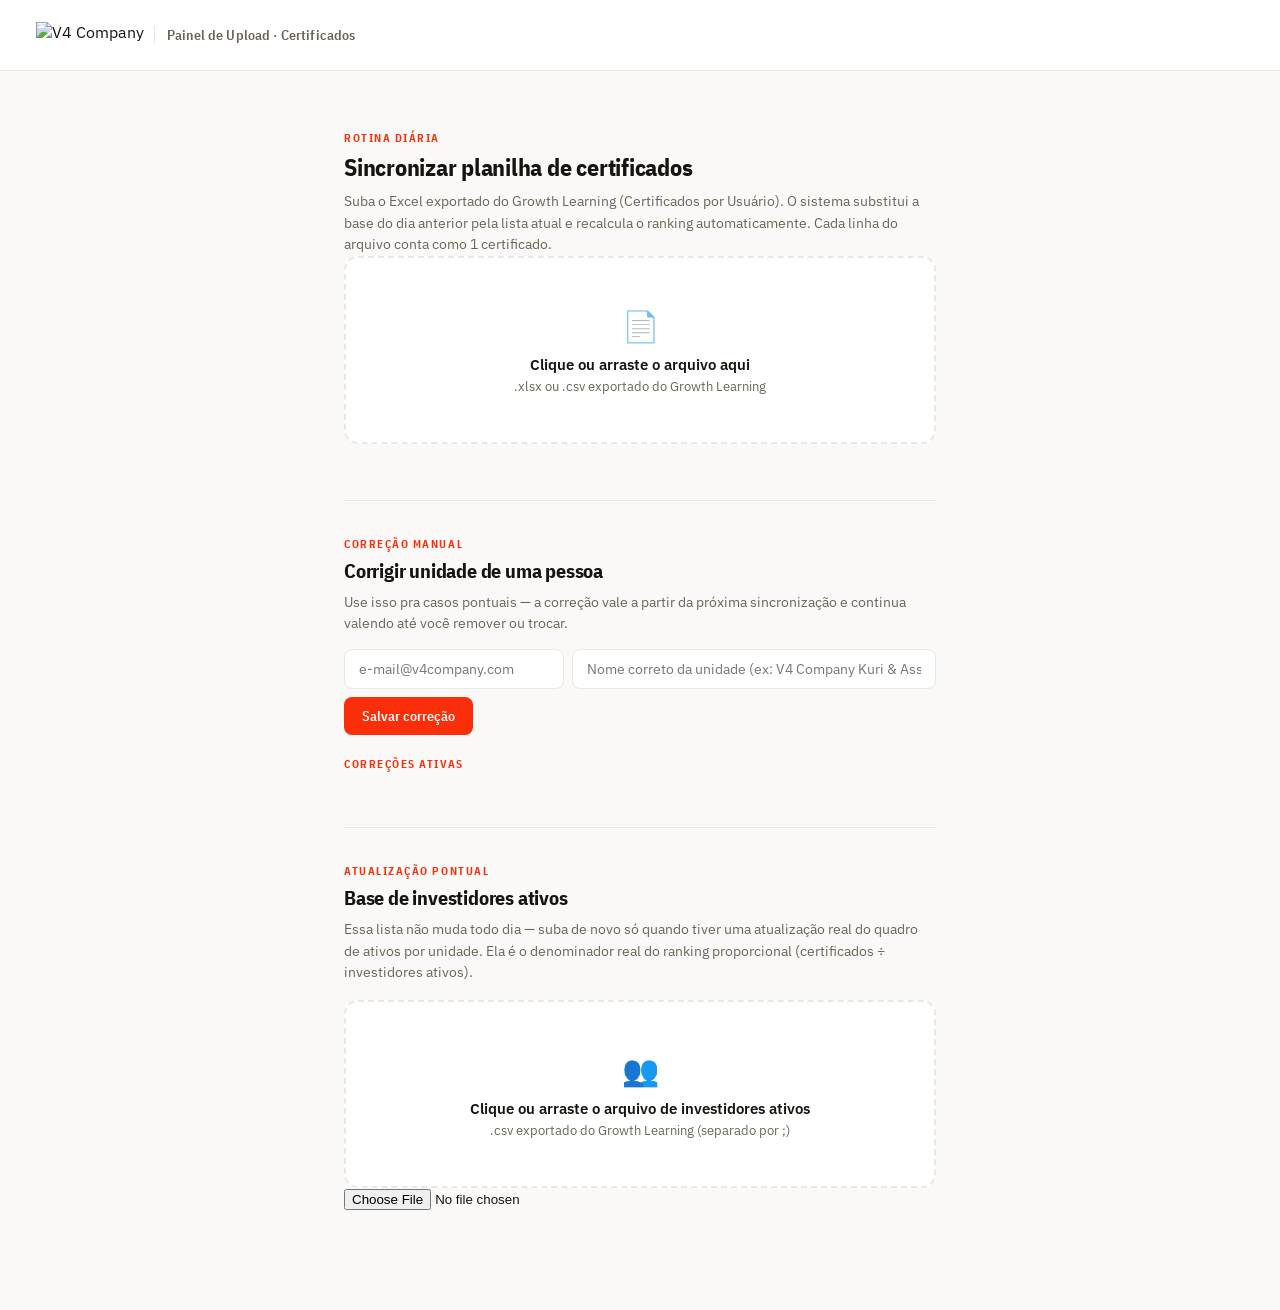
==== commit f2c39f32: "Update admin.html" ====
--- a/admin.html
+++ b/admin.html
@@ -3,358 +3,587 @@
 <head>
 <meta charset="UTF-8" />
 <meta name="viewport" content="width=device-width, initial-scale=1.0" />
-<title>V4 · Ranking de Certificados</title>
+<title>V4 · Painel de Upload — Certificados</title>
+<meta name="robots" content="noindex, nofollow" />
 <meta http-equiv="Cache-Control" content="no-cache, no-store, must-revalidate" />
 <meta http-equiv="Pragma" content="no-cache" />
-<link rel="stylesheet" href="style.css?v=18" />
+<link rel="stylesheet" href="style.css?v=17" />
 <script src="https://cdn.jsdelivr.net/npm/@supabase/supabase-js@2"></script>
-<script src="config.js?v=18"></script>
-<script src="common.js?v=18"></script>
+<script src="https://cdn.jsdelivr.net/npm/xlsx@0.18.5/dist/xlsx.full.min.js"></script>
+<script src="config.js?v=17"></script>
+<script src="common.js?v=17"></script>
+<style>
+  .admin-wrap { max-width: 640px; margin: 0 auto; padding: 60px 24px 100px; }
+  .drop-zone {
+    border: 2px dashed var(--line);
+    border-radius: 14px;
+    padding: 48px 24px;
+    text-align: center;
+    cursor: pointer;
+    transition: border-color 0.15s, background 0.15s;
+    background: var(--paper);
+  }
+  .drop-zone.hover, .drop-zone:hover { border-color: var(--red); background: var(--red-04); }
+  .drop-zone .icon { font-size: 30px; margin-bottom: 10px; }
+  .drop-zone .main-txt { font-weight: 600; font-size: 14.5px; }
+  .drop-zone .sub-txt { font-size: 12.5px; color: var(--ink-soft); margin-top: 4px; }
+  #fileInput { display: none; }
+  .log-box {
+    margin-top: 26px;
+    background: var(--paper);
+    border: 1px solid var(--line);
+    border-radius: 10px;
+    padding: 18px 20px;
+    font-size: 13px;
+    line-height: 1.7;
+    display: none;
+  }
+  .log-box.show { display: block; }
+  .log-line { display: flex; gap: 8px; align-items: baseline; }
+  .log-line .dot { width: 6px; height: 6px; border-radius: 50%; background: var(--red); flex-shrink: 0; margin-top: 6px; }
+  .progress-track { height: 6px; background: var(--line); border-radius: 100px; overflow: hidden; margin-top: 14px; display: none; }
+  .progress-track.show { display: block; }
+  .progress-bar { height: 100%; width: 0%; background: var(--red); transition: width 0.2s; }
+  .result-card { margin-top: 22px; display: none; }
+  .result-card.show { display: block; }
+  .result-grid { display: grid; grid-template-columns: 1fr 1fr 1fr; gap: 1px; background: var(--line); border: 1px solid var(--line); border-radius: 10px; overflow: hidden; }
+  .result-cell { background: var(--paper); padding: 16px; text-align: center; }
+  .result-cell .n { font-family: 'IBM Plex Sans Condensed', sans-serif; font-weight: 700; font-size: 24px; color: var(--red); }
+  .result-cell .l { font-size: 11.5px; color: var(--ink-soft); margin-top: 2px; }
+  a.view-link { display: inline-block; margin-top: 20px; font-size: 13.5px; font-weight: 600; color: var(--red); text-decoration: none; }
+  a.view-link:hover { text-decoration: underline; }
+
+  .incong-box {
+    margin-top: 26px;
+    background: var(--paper);
+    border: 1px solid var(--line);
+    border-radius: 10px;
+    padding: 18px 20px;
+  }
+  .incong-row {
+    display: flex;
+    align-items: center;
+    justify-content: space-between;
+    gap: 10px;
+    padding: 10px 0;
+    border-top: 1px solid var(--line);
+    font-size: 13px;
+  }
+  .incong-row:first-child { border-top: none; }
+  .incong-info { flex: 1; }
+  .incong-info .n { font-weight: 600; }
+  .incong-info .d { color: var(--ink-soft); font-size: 12px; margin-top: 2px; }
+  .incong-info .d b { color: var(--ink); font-weight: 600; }
+  .incong-fix-btn {
+    font-size: 12px;
+    font-weight: 600;
+    padding: 6px 12px;
+    border-radius: 8px;
+    border: 1px solid var(--red);
+    background: var(--red-04);
+    color: var(--red);
+    cursor: pointer;
+    white-space: nowrap;
+  }
+  .incong-fix-btn:hover { background: var(--red); color: #fff; }
+
+  .override-form { display: flex; gap: 8px; flex-wrap: wrap; margin-top: 14px; }
+  .override-form input {
+    font-family: 'IBM Plex Sans', sans-serif;
+    font-size: 13.5px;
+    padding: 10px 14px;
+    border: 1px solid var(--line);
+    border-radius: 8px;
+    background: var(--paper);
+  }
+  .override-form input#overrideEmail { flex: 1; min-width: 220px; }
+  .override-form input#overrideFilial { flex: 2; min-width: 280px; }
+  .override-form button {
+    font-family: 'IBM Plex Sans Condensed', sans-serif;
+    font-weight: 600;
+    font-size: 13.5px;
+    padding: 10px 18px;
+    border-radius: 8px;
+    border: none;
+    background: var(--red);
+    color: #fff;
+    cursor: pointer;
+  }
+  .override-form button:hover { background: var(--red-deep); }
+
+  .override-item {
+    display: flex;
+    align-items: center;
+    justify-content: space-between;
+    gap: 10px;
+    padding: 10px 14px;
+    border: 1px solid var(--line);
+    border-radius: 8px;
+    margin-bottom: 8px;
+    font-size: 13px;
+    background: var(--paper);
+  }
+  .override-item .txt { color: var(--ink-soft); }
+  .override-item .txt b { color: var(--ink); }
+  .override-remove {
+    font-size: 12px;
+    color: var(--ink-soft);
+    background: none;
+    border: none;
+    cursor: pointer;
+    text-decoration: underline;
+  }
+  .override-remove:hover { color: var(--red); }
+</style>
 </head>
 <body>
   <div class="topbar">
     <div class="brand">
       <img src="https://i.ibb.co/XxfLTD2L/logov4company.png" alt="V4 Company" class="brand-logo" />
-      <div class="brand-name"><span>Ranking de Certificados</span></div>
-    </div>
-    <div class="updated-chip" id="updatedChip">Carregando...</div>
+      <div class="brand-name"><span>Painel de Upload · Certificados</span></div>
+    </div>
   </div>
 
-  <div class="tabs">
-    <button class="tab-btn active" data-tab="unidades">Ranking por Unidade</button>
-    <button class="tab-btn" data-tab="geral">Ranking Geral</button>
-    <button class="tab-btn" data-tab="investidores">Ranking por Investidor</button>
+  <div class="admin-wrap">
+    <div class="eyebrow">Rotina diária</div>
+    <h2 style="font-size:24px; margin-top:6px;">Sincronizar planilha de certificados</h2>
+    <p style="color:var(--ink-soft); font-size:13.5px; margin-top:8px; line-height:1.6;">
+      Suba o Excel exportado do Growth Learning (Certificados por Usuário). O sistema substitui a base do dia
+      anterior pela lista atual e recalcula o ranking automaticamente. Cada linha do arquivo conta como 1 certificado.
+    </p>
+
+    <div class="drop-zone" id="dropZone">
+      <div class="icon">📄</div>
+      <div class="main-txt">Clique ou arraste o arquivo aqui</div>
+      <div class="sub-txt">.xlsx ou .csv exportado do Growth Learning</div>
+    </div>
+    <input type="file" id="fileInput" accept=".xlsx,.xls,.csv" />
+
+    <div class="progress-track" id="progressTrack"><div class="progress-bar" id="progressBar"></div></div>
+
+    <div class="log-box" id="logBox"></div>
+
+    <div class="result-card" id="resultCard">
+      <div class="result-grid">
+        <div class="result-cell"><div class="n" id="rNew">–</div><div class="l">Total anterior</div></div>
+        <div class="result-cell"><div class="n" id="rUpdated">–</div><div class="l">Variação</div></div>
+        <div class="result-cell"><div class="n" id="rTotal">–</div><div class="l">Total agora</div></div>
+      </div>
+      <a class="view-link" href="index.html" target="_blank">Ver dashboard atualizado →</a>
+    </div>
+
+    <div id="incongruenciasBox" class="incong-box" style="display:none;">
+      <div class="eyebrow">Divergências encontradas</div>
+      <p style="color:var(--ink-soft); font-size:12.5px; margin:6px 0 14px;">
+        Essas pessoas têm uma unidade na base de ativos, mas os certificados delas apontam pra outra.
+        Se o certificado estiver certo, corrija abaixo — isso passa a valer sempre, até você mudar de novo.
+      </p>
+      <div id="incongruenciasList"></div>
+    </div>
+
+    <hr style="border:none; border-top:1px solid var(--line); margin:56px 0 36px;" />
+
+    <div class="eyebrow">Correção manual</div>
+    <h2 style="font-size:20px; margin-top:6px;">Corrigir unidade de uma pessoa</h2>
+    <p style="color:var(--ink-soft); font-size:13.5px; margin-top:8px; line-height:1.6;">
+      Use isso pra casos pontuais — a correção vale a partir da próxima sincronização e continua valendo até você remover ou trocar.
+    </p>
+    <div class="override-form">
+      <input type="email" id="overrideEmail" placeholder="e-mail@v4company.com" />
+      <input type="text" id="overrideFilial" placeholder="Nome correto da unidade (ex: V4 Company Kuri & Associados)" />
+      <button id="overrideSaveBtn">Salvar correção</button>
+    </div>
+    <div id="overrideMsg" style="font-size:12.5px; color:var(--ink-soft); margin-top:10px;"></div>
+
+    <div style="margin-top:22px;">
+      <div class="eyebrow">Correções ativas</div>
+      <div id="overridesList" style="margin-top:10px;"></div>
+    </div>
+
+    <hr style="border:none; border-top:1px solid var(--line); margin:56px 0 36px;" />
+
+    <div class="eyebrow">Atualização pontual</div>
+    <h2 style="font-size:20px; margin-top:6px;">Base de investidores ativos</h2>
+    <p style="color:var(--ink-soft); font-size:13.5px; margin-top:8px; line-height:1.6;">
+      Essa lista não muda todo dia — suba de novo só quando tiver uma atualização real do quadro de ativos
+      por unidade. Ela é o denominador real do ranking proporcional (certificados ÷ investidores ativos).
+    </p>
+
+    <div class="drop-zone" id="dropZoneAtivos" style="margin-top:16px;">
+      <div class="icon">👥</div>
+      <div class="main-txt">Clique ou arraste o arquivo de investidores ativos</div>
+      <div class="sub-txt">.csv exportado do Growth Learning (separado por ;)</div>
+    </div>
+    <input type="file" id="fileInputAtivos" accept=".csv" />
+
+    <div class="log-box" id="logBoxAtivos"></div>
   </div>
 
-  <main>
-    <!-- ABA 1 — UNIDADES -->
-    <section class="tab-panel active" id="panel-unidades">
-      <div class="section-head">
-        <div class="eyebrow">Ranking por Unidade</div>
-        <h2>Quem mais capacita, por investidor</h2>
-        <p>Unidades com o maior número de certificados. Ranking ordenado pela média de certificados por investidor, atualizado diariamente.</p>
-      </div>
-
-      <div class="stat-strip" id="statsUnidades"></div>
-
-      <div class="tier-pills" id="tierPills">
-        <button class="tier-pill active" data-tier="pequena">Até 50 pessoas</button>
-        <button class="tier-pill" data-tier="media">50 a 100 pessoas</button>
-        <button class="tier-pill" data-tier="grande">Mais de 100 pessoas</button>
-      </div>
-
-      <div class="podium" id="podiumUnidades"></div>
-      <div class="rank-table" id="tableUnidades"></div>
-    </section>
-
-    <!-- ABA 2 — RANKING GERAL (todas as unidades juntas) -->
-    <section class="tab-panel" id="panel-geral">
-      <div class="section-head">
-        <div class="eyebrow">Todas as unidades</div>
-        <h2>Ranking Geral</h2>
-        <p>Todas as unidades juntas, sem separar por porte — útil pra visão consolidada, mas lembra que unidades muito diferentes em tamanho estão competindo lado a lado aqui.</p>
-      </div>
-
-      <div class="stat-strip" id="statsGeral"></div>
-      <div class="podium" id="podiumGeral"></div>
-      <div class="rank-table" id="tableGeral"></div>
-    </section>
-
-    <!-- ABA 2 — INVESTIDORES -->
-    <section class="tab-panel" id="panel-investidores">
-      <div class="section-head">
-        <div class="eyebrow">Ranking dos Investidores</div>
-        <h2>Quem mais se certificou</h2>
-        <p>Ranking individual de certificados emitidos. Use os filtros para olhar uma unidade, cargo ou pessoa específica.</p>
-      </div>
-
-      <div class="stat-strip" id="statsInvestidores"></div>
-      <div class="podium" id="podiumInvestidores"></div>
-
-      <div class="filters">
-        <input type="text" id="searchInvestidor" placeholder="Buscar investidor..." />
-        <select id="filterUnidade"><option value="">Todas as unidades</option></select>
-        <select id="filterCargo"><option value="">Todos os cargos</option></select>
-      </div>
-
-      <div class="rank-table" id="tableInvestidores"></div>
-    </section>
-  </main>
+<script>
+const dropZoneAtivos = document.getElementById('dropZoneAtivos');
+const fileInputAtivos = document.getElementById('fileInputAtivos');
+const logBoxAtivos = document.getElementById('logBoxAtivos');
+
+dropZoneAtivos.addEventListener('click', () => fileInputAtivos.click());
+dropZoneAtivos.addEventListener('dragover', (e) => { e.preventDefault(); dropZoneAtivos.classList.add('hover'); });
+dropZoneAtivos.addEventListener('dragleave', () => dropZoneAtivos.classList.remove('hover'));
+dropZoneAtivos.addEventListener('drop', (e) => {
+  e.preventDefault();
+  dropZoneAtivos.classList.remove('hover');
+  if (e.dataTransfer.files.length) handleFileAtivos(e.dataTransfer.files[0]);
+});
+fileInputAtivos.addEventListener('change', (e) => {
+  if (e.target.files.length) handleFileAtivos(e.target.files[0]);
+});
+
+function logAtivos(msg) {
+  logBoxAtivos.classList.add('show');
+  const line = document.createElement('div');
+  line.className = 'log-line';
+  line.innerHTML = `<span class="dot"></span><span>${msg}</span>`;
+  logBoxAtivos.appendChild(line);
+  logBoxAtivos.scrollTop = logBoxAtivos.scrollHeight;
+}
+
+async function handleFileAtivos(file) {
+  logBoxAtivos.innerHTML = '';
+  logAtivos(`Lendo <strong>${file.name}</strong>...`);
+
+  const text = await file.text();
+  const raw = parseSemicolonCSV(text);
+  logAtivos(`Encontradas ${raw.length} linhas.`);
+
+  const rowsRaw = raw.map(r => ({
+    id_usuario: String(r.id).trim(),
+    nome: r.name,
+    email: r.email,
+    cargo: r.cargo && r.cargo.trim() ? r.cargo.trim() : 'Não informado',
+    filial: r.filial && r.filial.trim() ? r.filial.trim() : 'Matriz / Sem Unidade',
+    ativo: String(r.active).toLowerCase() === 'true',
+    atualizado_em: new Date().toISOString(),
+  })).filter(r => r.id_usuario);
+
+  const antesFiltroEmail = rowsRaw.length;
+  const rowsEmailValido = rowsRaw.filter(r => r.email && r.email.toLowerCase().trim().endsWith('@v4company.com'));
+  const excluidosEmail = antesFiltroEmail - rowsEmailValido.length;
+  if (excluidosEmail > 0) {
+    logAtivos(`⚠️ ${excluidosEmail} pessoa(s) excluída(s) por não ter e-mail @v4company.com.`);
+  }
+
+  // O Postgres não aceita duas linhas com o mesmo ID no mesmo upsert
+  // ("ON CONFLICT DO UPDATE cannot affect row a second time") — dedupe
+  // mantendo a última ocorrência de cada ID.
+  const dedupMap = new Map();
+  rowsEmailValido.forEach(r => dedupMap.set(r.id_usuario, r));
+  const rows = Array.from(dedupMap.values());
+  const duplicatas = rowsEmailValido.length - rows.length;
+  if (duplicatas > 0) {
+    logAtivos(`⚠️ ${duplicatas} linha(s) duplicada(s) no arquivo (mesmo ID repetido) — mantida a última ocorrência de cada uma.`);
+  }
+
+  logAtivos('Limpando base anterior...');
+  await supa.from('investidores_ativos').delete().neq('id_usuario', '___none___');
+
+  const BATCH = 500;
+  for (let i = 0; i < rows.length; i += BATCH) {
+    const batch = rows.slice(i, i + BATCH);
+    const { error } = await supa.from('investidores_ativos').upsert(batch, { onConflict: 'id_usuario' });
+    if (error) { logAtivos(`⚠️ Erro: ${error.message}`); console.error(error); return; }
+    logAtivos(`${Math.min(i + BATCH, rows.length)}/${rows.length} sincronizados`);
+  }
+
+  const ativosCount = rows.filter(r => r.ativo).length;
+  logAtivos(`✅ Base atualizada — ${fmtInt(rows.length)} pessoas, ${fmtInt(ativosCount)} ativas.`);
+}
+</script>
 
 <script>
 const supa = window.supabase.createClient(SUPABASE_URL, SUPABASE_KEY);
 
-let allCertRows = [];
-let prevSnapshot = { unidade: new Map(), investidor: new Map() };
-let unidadesRanking = [];
-let investidoresRanking = [];
-
-// ---------- Tabs ----------
-document.querySelectorAll('.tab-btn').forEach(btn => {
-  btn.addEventListener('click', () => {
-    document.querySelectorAll('.tab-btn').forEach(b => b.classList.remove('active'));
-    document.querySelectorAll('.tab-panel').forEach(p => p.classList.remove('active'));
-    btn.classList.add('active');
-    document.getElementById('panel-' + btn.dataset.tab).classList.add('active');
+const dropZone = document.getElementById('dropZone');
+const fileInput = document.getElementById('fileInput');
+const logBox = document.getElementById('logBox');
+const progressTrack = document.getElementById('progressTrack');
+const progressBar = document.getElementById('progressBar');
+const resultCard = document.getElementById('resultCard');
+
+dropZone.addEventListener('click', () => fileInput.click());
+dropZone.addEventListener('dragover', (e) => { e.preventDefault(); dropZone.classList.add('hover'); });
+dropZone.addEventListener('dragleave', () => dropZone.classList.remove('hover'));
+dropZone.addEventListener('drop', (e) => {
+  e.preventDefault();
+  dropZone.classList.remove('hover');
+  if (e.dataTransfer.files.length) handleFile(e.dataTransfer.files[0]);
+});
+fileInput.addEventListener('change', (e) => {
+  if (e.target.files.length) handleFile(e.target.files[0]);
+});
+
+function log(msg) {
+  logBox.classList.add('show');
+  const line = document.createElement('div');
+  line.className = 'log-line';
+  line.innerHTML = `<span class="dot"></span><span>${msg}</span>`;
+  logBox.appendChild(line);
+  logBox.scrollTop = logBox.scrollHeight;
+}
+
+function setProgress(pct) {
+  progressTrack.classList.add('show');
+  progressBar.style.width = pct + '%';
+}
+
+const COLMAP = {
+  'ID do Usuário': 'id_usuario',
+  'Nome': 'nome',
+  'Email': 'email',
+  'Tipo do certificado': 'tipo_certificado',
+  'Nome do Conteúdo ou Missão': 'conteudo',
+  'Data de Emissão do Certificado': 'data_emissao',
+  'ID do Certificado': 'id_certificado',
+  'Carga Horária do Conteúdo ou da Missão': 'carga_horaria',
+  'CPF': 'cpf',
+  'Cargo': 'cargo',
+  'Data de admissão': 'data_admissao',
+  'Filial': 'filial',
+};
+
+async function handleFile(file) {
+  logBox.innerHTML = '';
+  resultCard.classList.remove('show');
+  log(`Lendo <strong>${file.name}</strong>...`);
+  setProgress(8);
+
+  const isCSV = file.name.toLowerCase().endsWith('.csv');
+  let wb;
+  if (isCSV) {
+    // Lê como texto (UTF-8 correto) em vez de binário — ler .csv como
+    // array binário quebra acentos (ã, é, ç), e isso corrompia o nome
+    // da coluna "Nome do Conteúdo ou Missão", zerando os certificados.
+    const text = await file.text();
+    wb = XLSX.read(text, { type: 'string' });
+  } else {
+    const buf = await file.arrayBuffer();
+    wb = XLSX.read(buf, { type: 'array', cellDates: false });
+  }
+  const sheet = wb.Sheets[wb.SheetNames[0]];
+  const rawUntrimmed = XLSX.utils.sheet_to_json(sheet, { defval: null });
+
+  // Normaliza espaços em branco nos nomes das colunas (algumas exportações
+  // vêm com espaço extra no cabeçalho, o que quebraria o mapeamento abaixo)
+  const raw = rawUntrimmed.map(r => {
+    const clean = {};
+    Object.keys(r).forEach(k => { clean[k.trim()] = r[k]; });
+    return clean;
   });
-});
-
-// ---------- Tier pills (Aba 1) ----------
-let selectedTier = 'pequena';
-document.querySelectorAll('.tier-pill').forEach(btn => {
-  btn.addEventListener('click', () => {
-    document.querySelectorAll('.tier-pill').forEach(b => b.classList.remove('active'));
-    btn.classList.add('active');
-    selectedTier = btn.dataset.tier;
-    renderUnidades();
+
+  log(`Encontradas <strong>${raw.length}</strong> linhas. Mapeando colunas...`);
+  if (raw.length > 0) {
+    log(`Colunas detectadas: <span style="color:var(--ink-soft)">${Object.keys(raw[0]).join(', ')}</span>`);
+  }
+  setProgress(15);
+
+  const rows = raw.map((r) => {
+    const out = {};
+    for (const [colName, field] of Object.entries(COLMAP)) {
+      out[field] = r[colName] !== undefined ? r[colName] : null;
+    }
+    if (out.data_emissao) out.data_emissao = excelSerialToISODate(out.data_emissao) || out.data_emissao;
+    if (out.data_admissao) out.data_admissao = excelSerialToISODate(out.data_admissao) || out.data_admissao;
+    if (out.carga_horaria === '') out.carga_horaria = null;
+    if (out.id_usuario !== null && out.id_usuario !== undefined) out.id_usuario = String(out.id_usuario).trim();
+    if (!out.filial || !String(out.filial).trim()) out.filial = 'Matriz / Sem Unidade';
+    if (!out.cargo || !String(out.cargo).trim()) out.cargo = 'Não informado';
+    return out;
+  }).filter(r => (r.nome && String(r.nome).trim()) || (r.email && String(r.email).trim()));
+
+  const dropped = raw.length - rows.length;
+  if (dropped > 0) {
+    log(`⚠️ ${dropped} linha(s) ignorada(s) por não ter nome nem e-mail preenchido.`);
+  }
+  if (rows.length === 0) {
+    log(`⚠️ Nenhuma linha válida encontrada. Confira se o arquivo é o export "Certificados por Usuário" do Growth Learning.`);
+    return;
+  }
+
+  const semConteudo = rows.filter(r => !r.conteudo || !String(r.conteudo).trim()).length;
+  if (semConteudo > rows.length * 0.3) {
+    log(`⚠️ ${semConteudo} de ${rows.length} linhas vieram sem "Nome do Conteúdo ou Missão" — confira se essa coluna existe no arquivo com esse nome exato.`);
+  }
+
+  // O export às vezes traz o MESMO certificado duplicado pra mesma pessoa
+  // (linha idêntica repetida) — isso não é "duas pessoas com nome igual",
+  // é erro de export, então aqui sim deduplicamos.
+  const seenPersonCert = new Set();
+  const rowsSemDuplicataExata = rows.filter(r => {
+    const email = (r.email || '').toLowerCase().trim();
+    const key = (email || (r.nome || '').toLowerCase().trim()) + '|' + (r.conteudo || '').toLowerCase().trim();
+    if (seenPersonCert.has(key)) return false;
+    seenPersonCert.add(key);
+    return true;
   });
-});
-
-// ---------- Movement chip ----------
-function moveChip(entityName, tipo, currentPos) {
-  const prevMap = prevSnapshot[tipo];
-  if (!prevMap.has(entityName)) return `<span class="move-chip move-flat">novo</span>`;
-  const prevPos = prevMap.get(entityName);
-  const diff = prevPos - currentPos;
-  if (diff > 0) return `<span class="move-chip move-up">▲ subiu ${diff}</span>`;
-  if (diff < 0) return `<span class="move-chip move-down">▼ caiu ${Math.abs(diff)}</span>`;
-  return `<span class="move-chip move-flat">estável</span>`;
-}
-
-// ---------- Podium render ----------
-function renderPodium(containerId, top3, tipo, metricFn, subFn) {
-  const el = document.getElementById(containerId);
-  if (top3.length === 0) { el.innerHTML = ''; return; }
-  const sizes = { 1: 108, 2: 84, 3: 84 };
-  el.innerHTML = top3.map((item, idx) => {
-    const rank = idx + 1;
-    const size = sizes[rank];
-    return `
-      <div class="podium-slot rank-${rank}">
-        <div class="seal" style="width:${size}px;height:${size}px;">
-          ${sealSVG(rank, size, containerId)}
-          <div class="seal-num" style="font-size:${size * 0.32}px;">${rank}</div>
-        </div>
-        <div class="podium-name">${item.nome}</div>
-        <div class="podium-metric">${metricFn(item)}</div>
-        <div class="podium-sub">${subFn(item)}</div>
-        ${moveChip(item.nome, tipo, rank)}
-      </div>
-    `;
-  }).join('');
-}
-
-// ---------- Table render ----------
-function renderTable(containerId, list, tipo, opts) {
-  const el = document.getElementById(containerId);
-  if (list.length === 0) {
-    el.innerHTML = `<div class="empty-state">Nenhum resultado encontrado com esses filtros.</div>`;
-    return;
-  }
-  const head = `
-    <div class="rank-row head">
-      <span>#</span>
-      <span>${opts.nameLabel}</span>
-      <span class="col-invest">${opts.col2Label || ''}</span>
-      <span class="col-media">${opts.col3Label || ''}</span>
-      <span>${opts.metricLabel}</span>
-    </div>`;
-  const rows = list.map((item, idx) => {
-    const pos = idx + 1;
-    const expandItems = item[opts.expandField || 'certificadosNomes'];
-    const expandable = opts.expandable && expandItems && expandItems.length > 0;
-    const rowAttrs = expandable ? `class="rank-row expandable" data-idx="${idx}"` : `class="rank-row"`;
-    const detail = expandable ? `
-      <div class="rank-detail" id="${containerId}-detail-${idx}" style="display:none;">
-        <div class="rank-detail-chips">
-          ${expandItems.map(n => `<span class="cert-chip">${n}</span>`).join('')}
-        </div>
-      </div>` : '';
-    return `
-      <div ${rowAttrs}>
-        <span class="rank-pos ${pos <= 3 ? 'top3' : ''}">${pos}</span>
-        <span class="rank-name">${item.nome}${opts.metaFn ? `<span class="meta">${opts.metaFn(item)}</span>` : ''}</span>
-        <span class="col-invest">${opts.col2Fn ? opts.col2Fn(item) : ''}</span>
-        <span class="col-media">${opts.col3Fn ? opts.col3Fn(item) : ''}</span>
-        <span class="rank-metric">${opts.metricFn(item)}${expandable ? '<span class="expand-caret">▾</span>' : ''}</span>
-      </div>
-      ${detail}`;
-  }).join('');
-  el.innerHTML = head + rows;
-
-  if (opts.expandable) {
-    el.querySelectorAll('.rank-row.expandable').forEach(row => {
-      row.addEventListener('click', () => {
-        const idx = row.dataset.idx;
-        const detail = document.getElementById(`${containerId}-detail-${idx}`);
-        if (!detail) return;
-        const isOpen = detail.style.display !== 'none';
-        detail.style.display = isOpen ? 'none' : 'block';
-        row.classList.toggle('open', !isOpen);
-      });
-    });
-  }
-}
-
-// ---------- Load & compute ----------
-async function loadData() {
-  let rows, ativosRows, overridesRows;
+  const duplicatasExatas = rows.length - rowsSemDuplicataExata.length;
+  if (duplicatasExatas > 0) {
+    log(`⚠️ ${duplicatasExatas} certificado(s) duplicado(s) no arquivo (mesma pessoa + mesmo certificado repetido) — removidos.`);
+  }
+
+  const { count: countBefore } = await supa.from('certificados').select('*', { count: 'exact', head: true });
+
+  log('Limpando base do dia anterior...');
+  const { error: delErr } = await supa.from('certificados').delete().gte('id', 0);
+  if (delErr) { log(`⚠️ Erro ao limpar base anterior: ${delErr.message}`); return; }
+
+  log('Enviando para o banco em lotes...');
+
+  const BATCH = 400;
+  let sent = 0;
+  for (let i = 0; i < rowsSemDuplicataExata.length; i += BATCH) {
+    const batch = rowsSemDuplicataExata.slice(i, i + BATCH);
+    const { error } = await supa.from('certificados').insert(batch);
+    if (error) {
+      log(`⚠️ Erro no lote ${i / BATCH + 1}: ${error.message}`);
+      console.error(error);
+      return;
+    }
+    sent += batch.length;
+    setProgress(20 + (sent / rowsSemDuplicataExata.length) * 50);
+    log(`Lote ${Math.ceil((i + 1) / BATCH)} de ${Math.ceil(rowsSemDuplicataExata.length / BATCH)} sincronizado (${sent}/${rowsSemDuplicataExata.length})`);
+  }
+
+  log('Recalculando ranking do dia...');
+  setProgress(80);
+
+  let allRows, ativosRows, overridesRows;
   try {
-    rows = await fetchAllRows(() => supa.from('certificados').select('id_usuario,nome,email,filial,cargo,conteudo,data_emissao'));
+    allRows = await fetchAllRows(() => supa.from('certificados').select('id_usuario,nome,email,filial,cargo'));
     ativosRows = await fetchAllRows(() => supa.from('investidores_ativos').select('id_usuario,nome,email,filial,cargo,ativo').eq('ativo', true));
     overridesRows = await fetchAllRows(() => supa.from('filial_overrides').select('email,filial'));
   } catch (e) {
-    document.getElementById('updatedChip').textContent = 'Erro ao carregar dados';
-    console.error(e);
+    log(`⚠️ Erro ao ler base para recalcular ranking: ${e.message}`);
     return;
   }
-  allCertRows = rows;
-
   const activeIndex = buildActiveLookup(ativosRows, overridesRows);
 
-  // último snapshot anterior a hoje, pra calcular variação
+  const incongruencias = detectIncongruencias(allRows, activeIndex);
+  if (incongruencias.length > 0) {
+    log(`⚠️ ${incongruencias.length} pessoa(s) com unidade divergente entre a base de ativos e os certificados — veja a lista abaixo do resultado.`);
+  }
+
   const today = new Date().toISOString().slice(0, 10);
-  let snapDates = [];
-  try {
-    snapDates = await fetchAllRows(() => supa.from('snapshots_ranking').select('data_snapshot').order('data_snapshot', { ascending: false }));
-  } catch (e) { console.error(e); }
-
-  const uniqueDates = [...new Set((snapDates || []).map(r => r.data_snapshot))];
-  const priorDate = uniqueDates.find(d => d !== today);
-
-  if (priorDate) {
-    try {
-      const prevRows = await fetchAllRows(() => supa.from('snapshots_ranking').select('tipo,nome_entidade,posicao').eq('data_snapshot', priorDate));
-      (prevRows || []).forEach(r => {
-        prevSnapshot[r.tipo].set(r.nome_entidade, r.posicao);
-      });
-    } catch (e) { console.error(e); }
-  }
-
-  unidadesRanking = buildRankingUnidades(allCertRows, activeIndex);
-  investidoresRanking = buildRankingInvestidores(allCertRows, activeIndex);
-
-  const latestDate = uniqueDates[0];
-  document.getElementById('updatedChip').textContent = latestDate
-    ? `Atualizado em ${new Date(latestDate + 'T00:00:00').toLocaleDateString('pt-BR')}`
-    : `${fmtInt(rows.length)} certificados na base`;
-
-  renderUnidades();
-  renderGeral();
-  renderInvestidoresTab();
-  populateFilters();
-}
-
-function renderUnidades() {
-  const doFaixa = unidadesRanking.filter(u => u.tamanho.id === selectedTier);
-  const elegiveis = doFaixa.filter(u => u.elegivelPodio);
-  const top3 = elegiveis.slice(0, 3);
-  renderPodium('podiumUnidades', top3, 'unidade',
-    u => fmtDec(u.media) + ' /investidor',
-    u => `${fmtInt(u.certificados)} certificados · ${fmtInt(u.ativos)} investidores ativos`);
-
-  const tierLabels = { pequena: 'Até 50 pessoas', media: '50 a 100 pessoas', grande: 'Mais de 100 pessoas' };
-
-  document.getElementById('statsUnidades').innerHTML = `
-    <div class="stat-cell"><div class="num">${fmtInt(unidadesRanking.length)}</div><div class="lbl">Unidades participantes</div></div>
-    <div class="stat-cell"><div class="num">${fmtInt(doFaixa.length)}</div><div class="lbl">Unidades — ${tierLabels[selectedTier]}</div></div>
-    <div class="stat-cell"><div class="num">${top3[0] ? top3[0].nome : '—'}</div><div class="lbl">Líder da faixa</div></div>
-  `;
-
-  renderTable('tableUnidades', doFaixa, 'unidade', {
-    nameLabel: 'Unidade',
-    col2Label: 'Ativos',
-    col3Label: 'Total',
-    metricLabel: 'Média',
-    col2Fn: u => fmtInt(u.ativos),
-    col3Fn: u => fmtInt(u.certificados),
-    metricFn: u => fmtDec(u.media),
-    expandable: true,
-    expandField: 'pessoasCertificadas',
+  await supa.from('snapshots_ranking').delete().eq('data_snapshot', today);
+
+  const unidades = buildRankingUnidades(allRows, activeIndex);
+  const investidores = buildRankingInvestidores(allRows, activeIndex);
+
+  const snapshotRows = [];
+  unidades.forEach((u, idx) => snapshotRows.push({
+    data_snapshot: today, tipo: 'unidade', nome_entidade: u.nome,
+    certificados_count: u.certificados, investidores_count: u.ativos,
+    media_por_investidor: u.media, posicao: idx + 1,
+  }));
+  investidores.forEach((inv, idx) => snapshotRows.push({
+    data_snapshot: today, tipo: 'investidor', nome_entidade: inv.nome,
+    certificados_count: inv.certificados, investidores_count: null,
+    media_por_investidor: null, posicao: idx + 1,
+  }));
+
+  for (let i = 0; i < snapshotRows.length; i += 500) {
+    const batch = snapshotRows.slice(i, i + 500);
+    const { error } = await supa.from('snapshots_ranking').insert(batch);
+    if (error) { log(`⚠️ Erro ao gravar ranking: ${error.message}`); return; }
+  }
+
+  setProgress(100);
+  log('✅ Sincronização concluída.');
+
+  const totalDepois = allRows.length;
+  const diff = totalDepois - (countBefore || 0);
+
+  document.getElementById('rNew').textContent = fmtInt(countBefore || 0);
+  document.getElementById('rUpdated').textContent = (diff >= 0 ? '+' : '') + fmtInt(diff);
+  document.getElementById('rTotal').textContent = fmtInt(totalDepois);
+  resultCard.classList.add('show');
+
+  renderIncongruencias(incongruencias);
+}
+
+// ---------- Divergências entre ativos e certificados ----------
+function renderIncongruencias(list) {
+  const box = document.getElementById('incongruenciasBox');
+  const el = document.getElementById('incongruenciasList');
+  if (!list || list.length === 0) {
+    box.style.display = 'none';
+    return;
+  }
+  box.style.display = 'block';
+  el.innerHTML = list.map(p => `
+    <div class="incong-row">
+      <div class="incong-info">
+        <div class="n">${p.nome}</div>
+        <div class="d">${p.email} · ativos diz <b>${p.filialAtivos}</b>, certificado diz <b>${p.filialCertificado}</b></div>
+      </div>
+      <button class="incong-fix-btn" data-email="${p.email}" data-filial="${p.filialCertificado}">Usar unidade do certificado</button>
+    </div>
+  `).join('');
+
+  el.querySelectorAll('.incong-fix-btn').forEach(btn => {
+    btn.addEventListener('click', async () => {
+      btn.textContent = 'Salvando...';
+      btn.disabled = true;
+      await saveOverride(btn.dataset.email, btn.dataset.filial);
+      btn.textContent = '✓ Corrigido';
+    });
   });
-
-  const note = document.getElementById('unidadesNote');
-  if (note) {
-    note.textContent = `Considera só investidores ativos hoje e os certificados que eles geraram. Só concorrem ao pódio unidades com ${MIN_ATIVOS_PODIO}+ ativos.`;
-  }
-}
-
-function renderGeral() {
-  const elegiveis = unidadesRanking.filter(u => u.elegivelPodio);
-  const top3 = elegiveis.slice(0, 3);
-  renderPodium('podiumGeral', top3, 'unidade',
-    u => fmtDec(u.media) + ' /investidor',
-    u => `${fmtInt(u.certificados)} certificados · ${fmtInt(u.ativos)} investidores ativos`);
-
-  document.getElementById('statsGeral').innerHTML = `
-    <div class="stat-cell"><div class="num">${fmtInt(unidadesRanking.length)}</div><div class="lbl">Unidades no total</div></div>
-    <div class="stat-cell"><div class="num">${fmtInt(allCertRows.length)}</div><div class="lbl">Certificados emitidos</div></div>
-    <div class="stat-cell"><div class="num">${top3[0] ? top3[0].nome : '—'}</div><div class="lbl">Unidade líder geral</div></div>
-  `;
-
-  renderTable('tableGeral', unidadesRanking, 'unidade', {
-    nameLabel: 'Unidade',
-    col2Label: 'Ativos',
-    col3Label: 'Total',
-    metricLabel: 'Média',
-    col2Fn: u => fmtInt(u.ativos),
-    col3Fn: u => fmtInt(u.certificados),
-    metricFn: u => fmtDec(u.media),
-    metaFn: u => u.tamanho.label,
-    expandable: true,
-    expandField: 'pessoasCertificadas',
+}
+
+// ---------- Correções manuais (filial_overrides) ----------
+async function saveOverride(email, filial) {
+  email = (email || '').toLowerCase().trim();
+  filial = (filial || '').trim();
+  if (!email || !filial) return;
+  const { error } = await supa.from('filial_overrides').upsert(
+    { email, filial, atualizado_em: new Date().toISOString() },
+    { onConflict: 'email' }
+  );
+  if (error) {
+    document.getElementById('overrideMsg').textContent = `⚠️ Erro ao salvar: ${error.message}`;
+    return;
+  }
+  document.getElementById('overrideMsg').textContent = `✅ Correção salva para ${email}. Vale a partir da próxima sincronização.`;
+  loadOverridesList();
+}
+
+async function loadOverridesList() {
+  const el = document.getElementById('overridesList');
+  const { data, error } = await supa.from('filial_overrides').select('email,filial').order('email');
+  if (error) { el.innerHTML = ''; return; }
+  if (!data || data.length === 0) {
+    el.innerHTML = `<div style="color:var(--ink-soft); font-size:12.5px;">Nenhuma correção manual cadastrada ainda.</div>`;
+    return;
+  }
+  el.innerHTML = data.map(o => `
+    <div class="override-item">
+      <span class="txt"><b>${o.email}</b> → ${o.filial}</span>
+      <button class="override-remove" data-email="${o.email}">remover</button>
+    </div>
+  `).join('');
+  el.querySelectorAll('.override-remove').forEach(btn => {
+    btn.addEventListener('click', async () => {
+      await supa.from('filial_overrides').delete().eq('email', btn.dataset.email);
+      loadOverridesList();
+    });
   });
 }
 
-function renderInvestidoresTab() {
-  applyInvestidorFilters();
-}
-
-function populateFilters() {
-  const unidadeSel = document.getElementById('filterUnidade');
-  const cargoSel = document.getElementById('filterCargo');
-  const unidades = [...new Set(investidoresRanking.map(i => i.filial))].sort();
-  const cargos = [...new Set(investidoresRanking.map(i => i.cargo))].sort();
-  unidades.forEach(u => unidadeSel.insertAdjacentHTML('beforeend', `<option value="${u}">${u}</option>`));
-  cargos.forEach(c => cargoSel.insertAdjacentHTML('beforeend', `<option value="${c}">${c}</option>`));
-
-  document.getElementById('searchInvestidor').addEventListener('input', applyInvestidorFilters);
-  unidadeSel.addEventListener('change', applyInvestidorFilters);
-  cargoSel.addEventListener('change', applyInvestidorFilters);
-}
-
-function applyInvestidorFilters() {
-  const q = (document.getElementById('searchInvestidor')?.value || '').toLowerCase().trim();
-  const unidade = document.getElementById('filterUnidade')?.value || '';
-  const cargo = document.getElementById('filterCargo')?.value || '';
-
-  let filtered = investidoresRanking;
-  if (q) filtered = filtered.filter(i => i.nome.toLowerCase().includes(q));
-  if (unidade) filtered = filtered.filter(i => i.filial === unidade);
-  if (cargo) filtered = filtered.filter(i => i.cargo === cargo);
-
-  const top3 = (!q && !unidade && !cargo) ? investidoresRanking.slice(0, 3) : filtered.slice(0, 3);
-
-  renderPodium('podiumInvestidores', top3, 'investidor',
-    i => fmtInt(i.certificados) + ' certificados',
-    i => `${i.filial} · ${i.cargo}`);
-
-  document.getElementById('statsInvestidores').innerHTML = `
-    <div class="stat-cell"><div class="num">${fmtInt(investidoresRanking.length)}</div><div class="lbl">Investidores certificados</div></div>
-    <div class="stat-cell"><div class="num">${fmtInt(filtered.length)}</div><div class="lbl">Nesta visualização</div></div>
-    <div class="stat-cell"><div class="num">${top3[0] ? top3[0].nome.split(' ')[0] : '—'}</div><div class="lbl">Líder da visualização</div></div>
-  `;
-
-  renderTable('tableInvestidores', filtered, 'investidor', {
-    nameLabel: 'Investidor',
-    metaFn: i => `${i.filial} · ${i.cargo}${i.email ? ' · ' + i.email : ''}`,
-    metricLabel: 'Certificados',
-    metricFn: i => fmtInt(i.certificados),
-    expandable: true,
-  });
-}
-
-loadData();
+document.getElementById('overrideSaveBtn').addEventListener('click', () => {
+  const email = document.getElementById('overrideEmail').value;
+  const filial = document.getElementById('overrideFilial').value;
+  saveOverride(email, filial);
+  document.getElementById('overrideEmail').value = '';
+  document.getElementById('overrideFilial').value = '';
+});
+
+loadOverridesList();
 </script>
 </body>
 </html>
